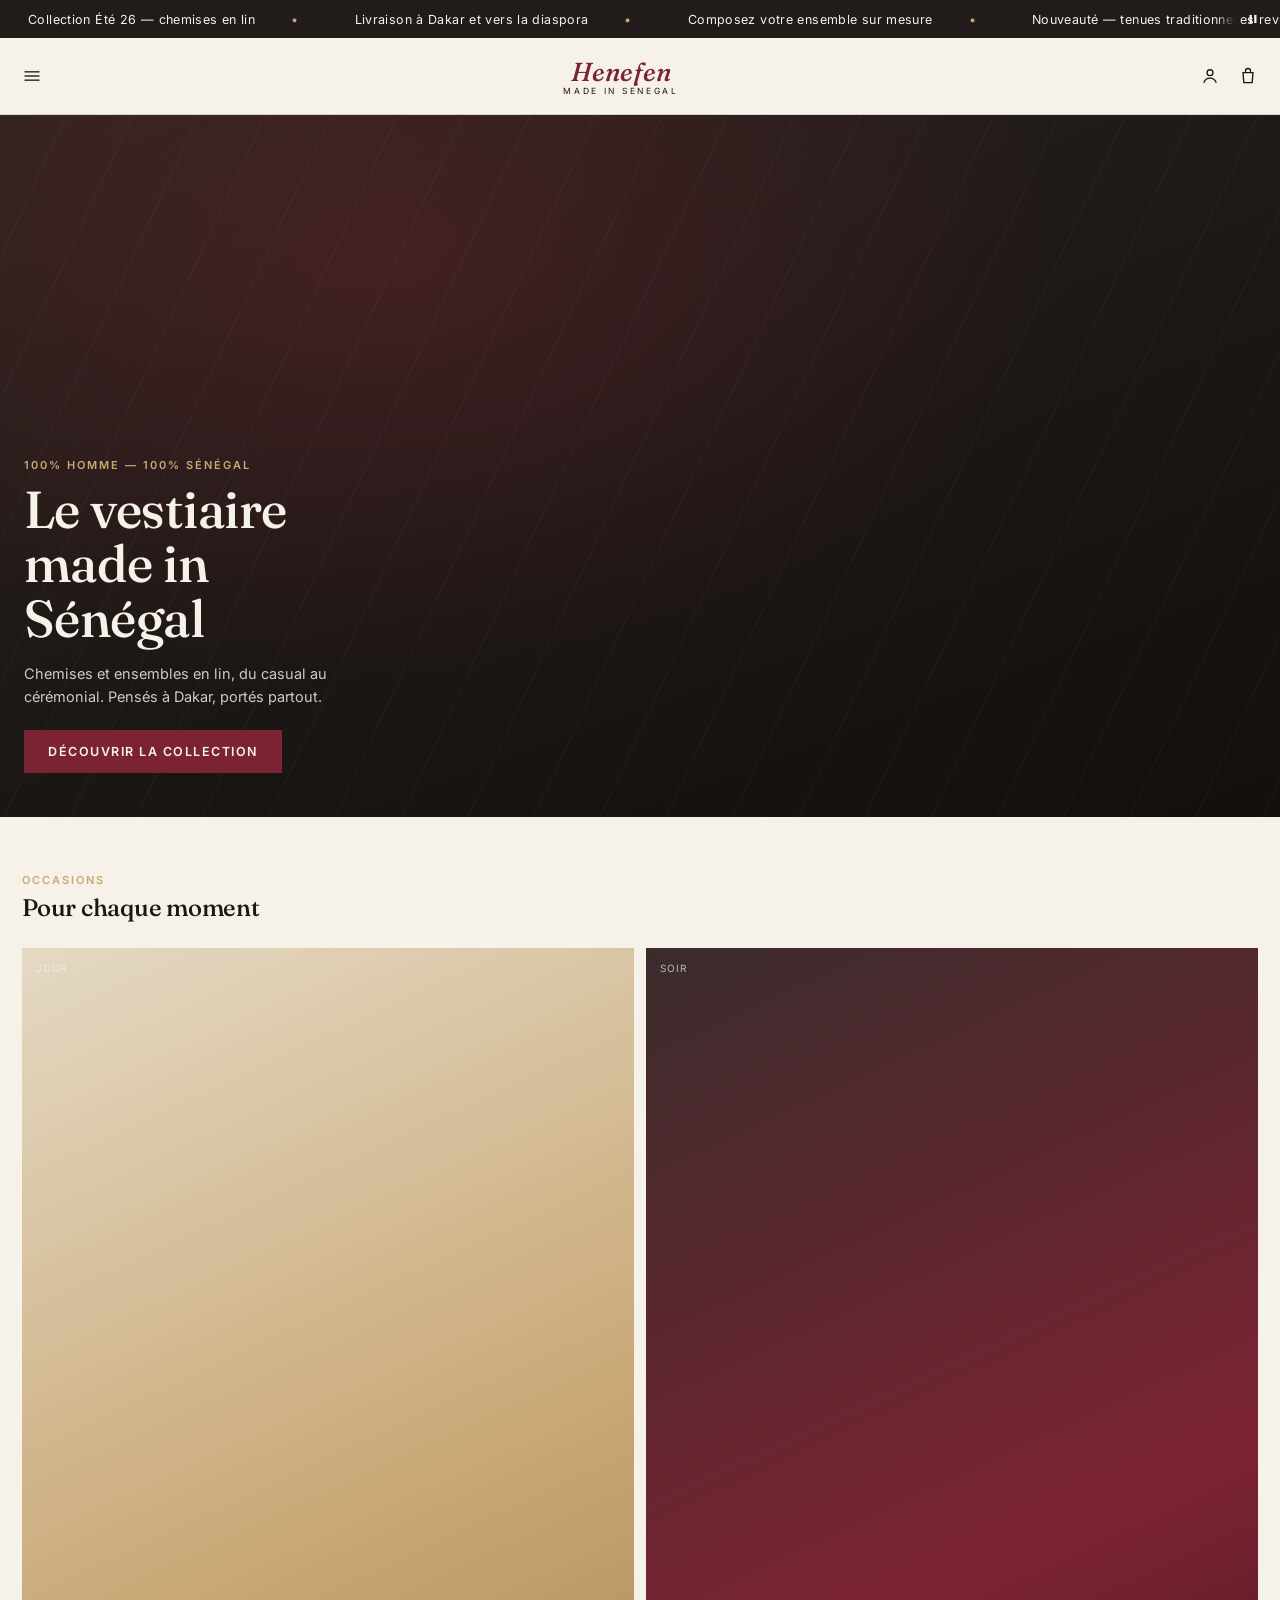
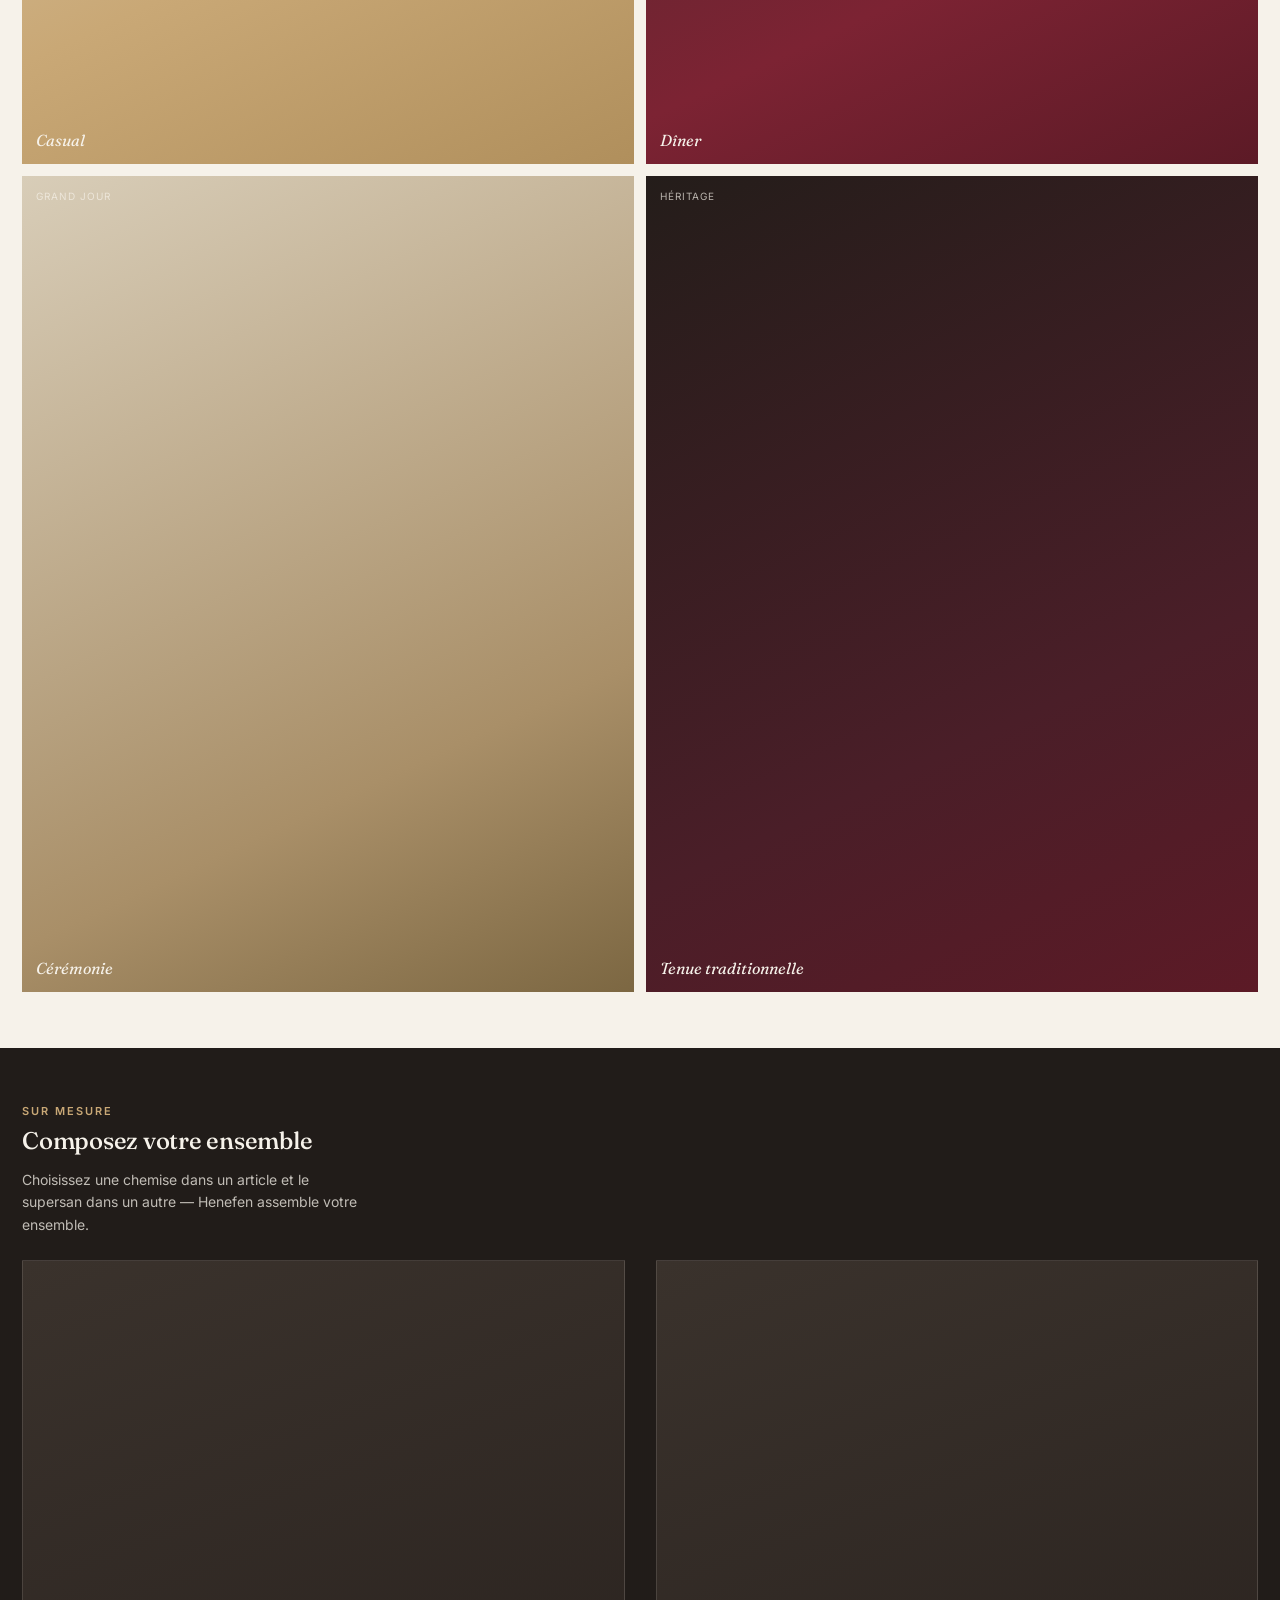
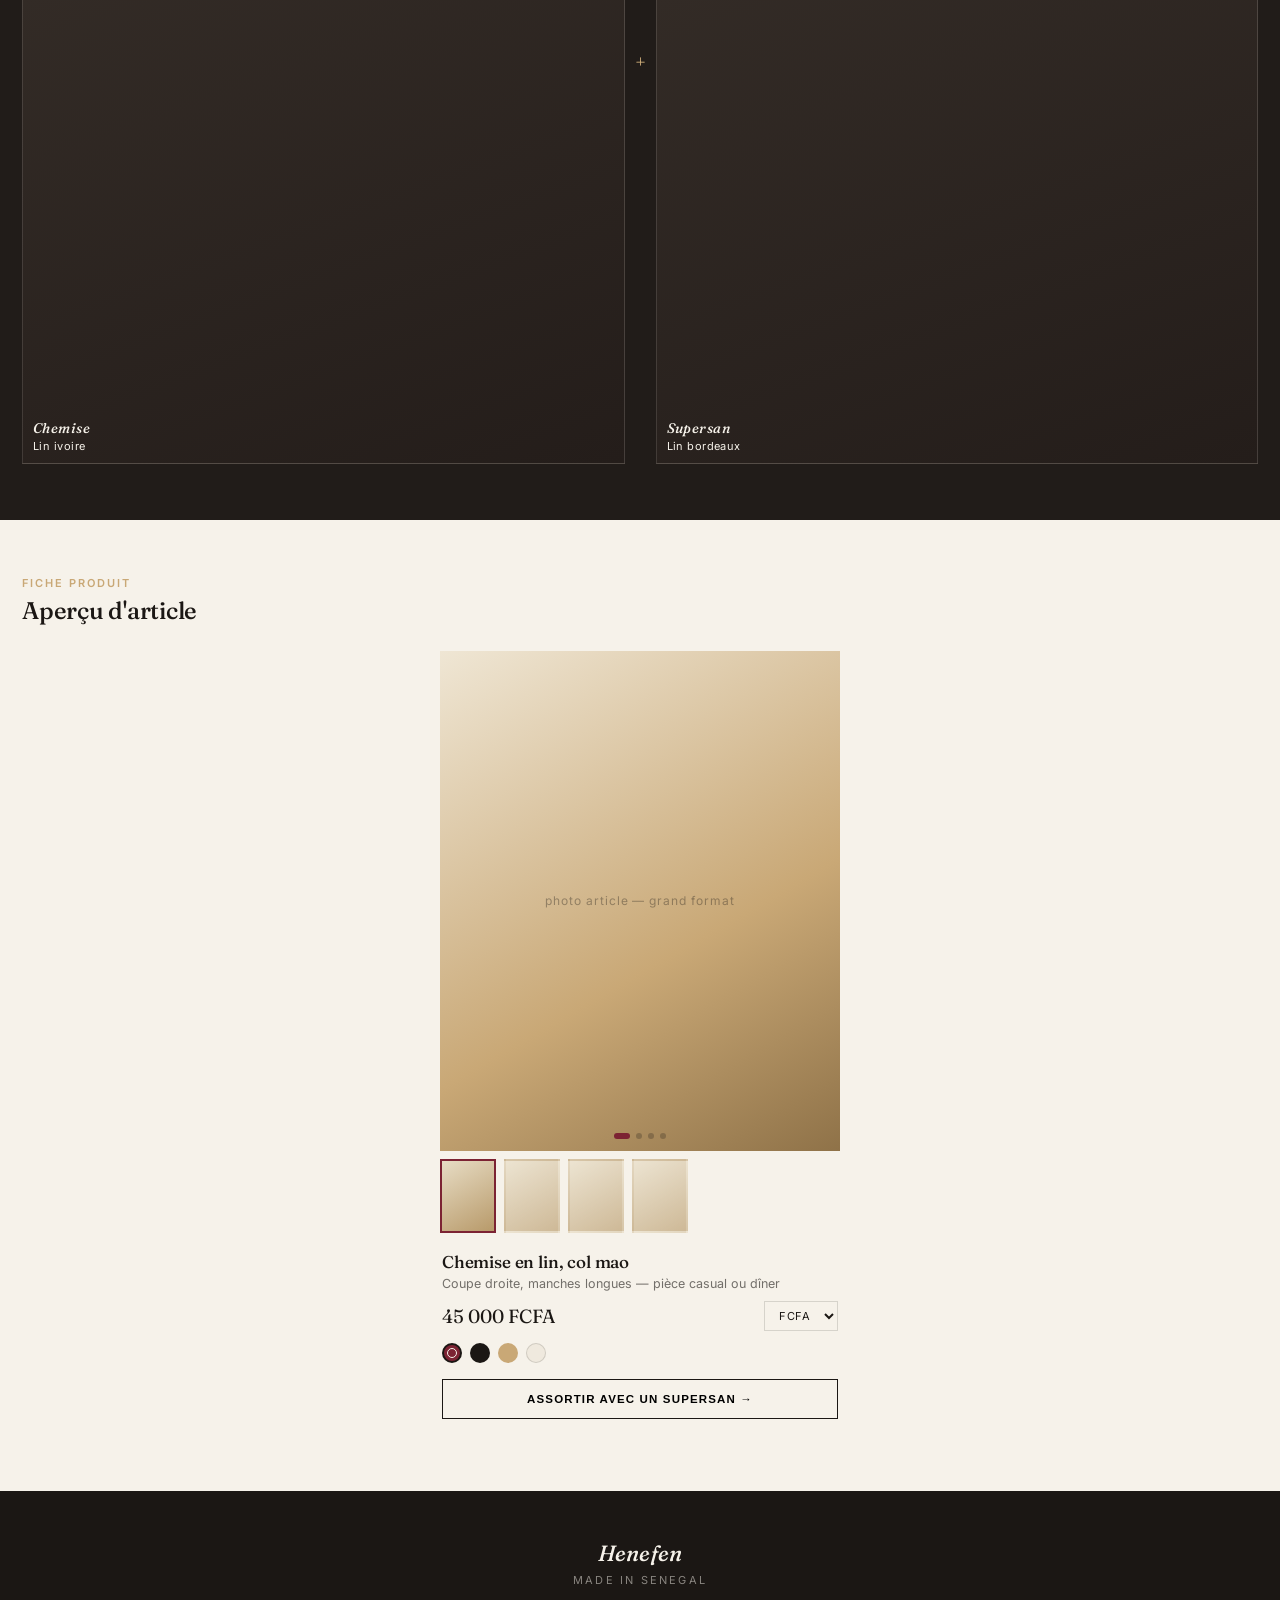
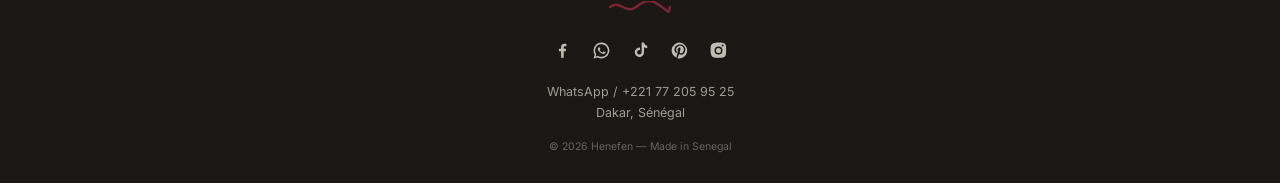
==== index.html @ d00e559b "Add files via upload" ====
<!DOCTYPE html>
<html lang="fr">
<head>
<meta charset="UTF-8">
<meta name="viewport" content="width=device-width, initial-scale=1.0">
<title>Henefen — Made in Senegal</title>
<link rel="preconnect" href="https://fonts.googleapis.com">
<link href="https://fonts.googleapis.com/css2?family=Fraunces:ital,opsz,wght@0,9..144,300;0,9..144,400;0,9..144,500;0,9..144,600;1,9..144,400&family=Inter:wght@400;500;600&display=swap" rel="stylesheet">
<link rel="stylesheet" href="/assets/style.css">
</head>
<body>

  <div class="marquee-bar">
    <div class="marquee-track" id="marqueeTrack">
      <span>Collection Été 26 — chemises en lin</span>
      <span>Livraison à Dakar et vers la diaspora</span>
      <span>Composez votre ensemble sur mesure</span>
      <span>Nouveauté — tenues traditionnelles revisitées</span>
      <span>Collection Été 26 — chemises en lin</span>
      <span>Livraison à Dakar et vers la diaspora</span>
      <span>Composez votre ensemble sur mesure</span>
      <span>Nouveauté — tenues traditionnelles revisitées</span>
    </div>
    <button class="pause-btn" id="pauseBtn" aria-label="Mettre en pause le défilement">
      <svg viewBox="0 0 24 24" fill="currentColor" id="pauseIcon"><rect x="6" y="5" width="4" height="14"/><rect x="14" y="5" width="4" height="14"/></svg>
    </button>
  </div>

  <nav class="nav">
    <button class="nav-icon-btn" id="burgerBtn" aria-label="Menu">
      <svg viewBox="0 0 24 24" fill="none" stroke="currentColor" stroke-width="1.6"><line x1="3" y1="7" x2="21" y2="7"/><line x1="3" y1="12" x2="21" y2="12"/><line x1="3" y1="17" x2="21" y2="17"/></svg>
    </button>
    <div class="logo-wrap">
      <a href="#" class="logo-wordmark">Henefen</a>
      <span class="logo-sub">Made in Senegal</span>
    </div>
    <div class="nav-right">
      <button class="nav-icon-btn" aria-label="Compte">
        <svg viewBox="0 0 24 24" fill="none" stroke="currentColor" stroke-width="1.6"><circle cx="12" cy="8" r="3.5"/><path d="M4.5 20c1.5-4 5-5.5 7.5-5.5s6 1.5 7.5 5.5"/></svg>
      </button>
      <button class="nav-icon-btn" aria-label="Panier">
        <svg viewBox="0 0 24 24" fill="none" stroke="currentColor" stroke-width="1.6"><path d="M6 8h12l-1 12H7L6 8z"/><path d="M9 8V6a3 3 0 016 0v2"/></svg>
      </button>
    </div>
  </nav>

  <section class="hero">
    <div class="hero-content">
      <div class="eyebrow">100% Homme — 100% Sénégal</div>
      <h1>Le vestiaire<br>made in Sénégal</h1>
      <p>Chemises et ensembles en lin, du casual au cérémonial. Pensés à Dakar, portés partout.</p>
      <button class="btn">Découvrir la collection</button>
    </div>
  </section>

  <section class="section">
    <div class="section-head">
      <div class="eyebrow">Occasions</div>
      <h2>Pour chaque moment</h2>
    </div>
    <div class="cat-grid">
      <div class="cat-tile"><small>Jour</small><span>Casual</span></div>
      <div class="cat-tile"><small>Soir</small><span>Dîner</span></div>
      <div class="cat-tile"><small>Grand jour</small><span>Cérémonie</span></div>
      <div class="cat-tile"><small>Héritage</small><span>Tenue traditionnelle</span></div>
    </div>
  </section>

  <section class="builder">
    <div class="eyebrow">Sur mesure</div>
    <h2>Composez votre ensemble</h2>
    <p>Choisissez une chemise dans un article et le supersan dans un autre — Henefen assemble votre ensemble.</p>
    <div class="builder-pair">
      <div class="builder-piece"><b>Chemise</b>Lin ivoire</div>
      <div class="builder-plus">+</div>
      <div class="builder-piece"><b>Supersan</b>Lin bordeaux</div>
    </div>
  </section>

  <section class="product-demo">
    <div class="section-head">
      <div class="eyebrow">Fiche produit</div>
      <h2>Aperçu d'article</h2>
    </div>
    <div class="product-card">
      <div class="product-main-photo">
        photo article — grand format
        <div class="dots">
          <span class="active"></span><span></span><span></span><span></span>
        </div>
      </div>
      <div class="thumb-row">
        <div class="thumb active"></div>
        <div class="thumb"></div>
        <div class="thumb"></div>
        <div class="thumb"></div>
      </div>
      <div class="product-info">
        <h3>Chemise en lin, col mao</h3>
        <div class="desc">Coupe droite, manches longues — pièce casual ou dîner</div>
        <div class="price-row">
          <span class="price">45 000 FCFA</span>
          <select class="currency-select">
            <option>FCFA</option>
            <option>EUR</option>
            <option>USD</option>
            <option>GBP</option>
          </select>
        </div>
        <div class="swatches">
          <div class="swatch active" style="background:#7C2333"></div>
          <div class="swatch" style="background:#1B1714"></div>
          <div class="swatch" style="background:#C9A876"></div>
          <div class="swatch" style="background:#EFE9DE; border:1px solid var(--line);"></div>
        </div>
        <button class="mix-btn">Assortir avec un supersan →</button>
      </div>
    </div>
  </section>

  <footer>
    <a href="#" class="logo-wordmark">Henefen</a>
    <div class="footer-tagline">Made in Senegal</div>
    <svg class="squiggle" viewBox="0 0 64 12" style="margin:14px auto 0;">
      <path d="M2 6 C 12 -2, 18 14, 28 6 S 44 -2, 54 6 S 60 10, 62 6" stroke="#C9A876"/>
    </svg>
    <div class="social-row">
      <a href="#" aria-label="Facebook"><svg viewBox="0 0 24 24" fill="currentColor"><path d="M13.5 21v-8h2.7l.4-3.1h-3.1V8c0-.9.25-1.5 1.55-1.5H17V3.7C16.6 3.65 15.6 3.5 14.4 3.5c-2.5 0-4.2 1.5-4.2 4.3v2.1H7.5V13H10.2v8h3.3z"/></svg></a>
      <a href="#" aria-label="WhatsApp"><svg viewBox="0 0 24 24" fill="currentColor"><path d="M12 2a10 10 0 00-8.6 15.1L2 22l5-1.3A10 10 0 1012 2zm0 18a8 8 0 01-4.1-1.1l-.3-.2-3 .8.8-2.9-.2-.3A8 8 0 1112 20zm4.4-5.9c-.2-.1-1.4-.7-1.6-.8-.2-.1-.4-.1-.5.1-.2.2-.6.8-.8 1-.1.2-.3.2-.5.1-.2-.1-1-.4-1.9-1.2-.7-.6-1.2-1.4-1.3-1.6-.1-.2 0-.4.1-.5l.4-.4c.1-.1.2-.3.2-.4.1-.2 0-.3 0-.4-.1-.1-.5-1.3-.7-1.8-.2-.5-.4-.4-.5-.4h-.5c-.2 0-.4.1-.6.3-.2.2-.8.8-.8 1.9s.8 2.2 1 2.4c.1.2 1.6 2.5 4 3.4.6.2 1 .4 1.3.5.6.2 1.1.1 1.5-.1.5-.1 1.4-.6 1.6-1.1.2-.5.2-1 .1-1.1-.1-.1-.2-.2-.5-.3z"/></svg></a>
      <a href="#" aria-label="TikTok"><svg viewBox="0 0 24 24" fill="currentColor"><path d="M16.5 2c.4 2.2 1.8 3.7 4 4v3c-1.4 0-2.7-.4-4-1.2v6.4a5.9 5.9 0 11-5.1-5.8v3.1a2.8 2.8 0 102 2.7V2h3.1z"/></svg></a>
      <a href="#" aria-label="Pinterest"><svg viewBox="0 0 24 24" fill="currentColor"><path d="M12 2a10 10 0 00-3.6 19.3c0-.8 0-1.8.2-2.6l1.4-6s-.3-.7-.3-1.7c0-1.6.9-2.8 2.1-2.8 1 0 1.5.7 1.5 1.6 0 1-.6 2.5-1 3.9-.2 1.1.6 2 1.7 2 2 0 3.5-2.1 3.5-5.2 0-2.7-2-4.6-4.7-4.6-3.2 0-5.1 2.4-5.1 4.9 0 1 .4 2 .8 2.6.1.1.1.2.1.3l-.3 1.4c0 .2-.2.3-.4.2-1.4-.6-2.2-2.6-2.2-4.2 0-3.4 2.5-6.6 7.1-6.6 3.7 0 6.6 2.7 6.6 6.2 0 3.7-2.3 6.7-5.6 6.7-1.1 0-2.1-.6-2.5-1.2l-.7 2.6c-.2 1-.9 2.2-1.3 2.9A10 10 0 1012 2z"/></svg></a>
      <a href="#" aria-label="Instagram"><svg viewBox="0 0 24 24" fill="currentColor"><path d="M12 2c2.7 0 3.1 0 4.1.1 1 0 1.7.2 2.3.5.6.2 1.1.5 1.6 1 .5.5.8 1 1 1.6.3.6.5 1.3.5 2.3.1 1 .1 1.4.1 4.1s0 3.1-.1 4.1c0 1-.2 1.7-.5 2.3-.2.6-.5 1.1-1 1.6-.5.5-1 .8-1.6 1-.6.3-1.3.5-2.3.5-1 .1-1.4.1-4.1.1s-3.1 0-4.1-.1c-1 0-1.7-.2-2.3-.5-.6-.2-1.1-.5-1.6-1-.5-.5-.8-1-1-1.6-.3-.6-.5-1.3-.5-2.3C2 15.1 2 14.7 2 12s0-3.1.1-4.1c0-1 .2-1.7.5-2.3.2-.6.5-1.1 1-1.6.5-.5 1-.8 1.6-1 .6-.3 1.3-.5 2.3-.5C8.9 2 9.3 2 12 2zm0 5a5 5 0 100 10 5 5 0 000-10zm0 8.2a3.2 3.2 0 110-6.4 3.2 3.2 0 010 6.4zm5.2-8.4a1.2 1.2 0 100-2.4 1.2 1.2 0 000 2.4z"/></svg></a>
    </div>
    <div class="footer-contact">WhatsApp / +221 77 205 95 25</div>
    <div class="footer-contact">Dakar, Sénégal</div>
    <div class="footer-legal">© 2026 Henefen — Made in Senegal</div>
  </footer>

  <div class="burger-menu" id="burgerMenu">
    <div class="burger-panel">
      <button class="burger-close" id="burgerClose">×</button>
      <a href="#">Collection</a>
      <a href="#">Casual</a>
      <a href="#">Dîner</a>
      <a href="#">Cérémonie</a>
      <a href="#">Tenue traditionnelle</a>
      <a href="#">Composer un ensemble</a>
      <a href="#">Mon compte</a>
      <a href="#">Nous suivre</a>
      <div class="burger-note">Marque 100% sénégalaise — vente en ligne, livraison Dakar et diaspora.</div>
    </div>
  </div>

<script>
  const track = document.getElementById('marqueeTrack');
  const pauseBtn = document.getElementById('pauseBtn');
  const pauseIcon = document.getElementById('pauseIcon');
  let paused = false;
  pauseBtn.addEventListener('click', () => {
    paused = !paused;
    track.classList.toggle('paused', paused);
    pauseIcon.innerHTML = paused
      ? '<path d="M6 5l13 7-13 7V5z"/>'
      : '<rect x="6" y="5" width="4" height="14"/><rect x="14" y="5" width="4" height="14"/>';
  });

  const burgerBtn = document.getElementById('burgerBtn');
  const burgerMenu = document.getElementById('burgerMenu');
  const burgerClose = document.getElementById('burgerClose');
  burgerBtn.addEventListener('click', () => burgerMenu.classList.add('open'));
  burgerClose.addEventListener('click', () => burgerMenu.classList.remove('open'));
  burgerMenu.addEventListener('click', (e) => { if (e.target === burgerMenu) burgerMenu.classList.remove('open'); });

  document.querySelectorAll('.thumb').forEach((t, i) => {
    t.addEventListener('click', () => {
      document.querySelectorAll('.thumb').forEach(x => x.classList.remove('active'));
      t.classList.add('active');
      document.querySelectorAll('.dots span').forEach((d, di) => d.classList.toggle('active', di === i));
    });
  });
  document.querySelectorAll('.swatch').forEach(s => {
    s.addEventListener('click', () => {
      document.querySelectorAll('.swatch').forEach(x => x.classList.remove('active'));
      s.classList.add('active');
    });
  });
</script>
</body>
</html>
---- assets/style.css ----
:root{
    --bordeaux:#7C2333;
    --bordeaux-dark:#5C1A26;
    --ivory:#F6F2EA;
    --ivory-dim:#EFE9DE;
    --ink:#1B1714;
    --charcoal:#211C19;
    --sand:#C9A876;
    --line:rgba(27,23,20,0.14);
  }
  *{box-sizing:border-box; margin:0; padding:0;}
  html{scroll-behavior:smooth;}
  body{
    background:var(--ivory);
    color:var(--ink);
    font-family:'Inter', sans-serif;
    -webkit-font-smoothing:antialiased;
  }
  h1,h2,h3,.display{
    font-family:'Fraunces', serif;
    font-weight:500;
    letter-spacing:-0.01em;
  }
  .eyebrow{
    font-size:11px;
    letter-spacing:0.18em;
    text-transform:uppercase;
    color:var(--sand);
    font-weight:600;
  }

  /* ---------- Capsule marquee bar ---------- */
  .marquee-bar{
    background:var(--charcoal);
    color:var(--ivory);
    display:flex;
    align-items:center;
    height:38px;
    overflow:hidden;
    position:relative;
    font-size:12.5px;
    letter-spacing:0.03em;
  }
  .marquee-track{
    display:flex;
    align-items:center;
    white-space:nowrap;
    animation:scroll-left 22s linear infinite;
  }
  .marquee-track.paused{ animation-play-state:paused; }
  .marquee-track span{
    padding:0 28px;
    display:inline-flex;
    align-items:center;
    gap:8px;
  }
  .marquee-track span::after{
    content:"•";
    color:var(--sand);
    margin-left:28px;
  }
  @keyframes scroll-left{
    0%{ transform:translateX(0); }
    100%{ transform:translateX(-50%); }
  }
  .pause-btn{
    position:absolute;
    right:14px;
    top:0; bottom:0;
    display:flex;
    align-items:center;
    background:none;
    border:none;
    color:var(--ivory);
    cursor:pointer;
    z-index:2;
    padding:0 6px;
  }
  .pause-btn::before{
    content:"";
    position:absolute;
    left:-24px; top:0; bottom:0; width:24px;
    background:linear-gradient(to right, transparent, var(--charcoal) 80%);
  }
  .pause-btn svg{ width:14px; height:14px; }

  /* ---------- Top nav ---------- */
  .nav{
    display:flex;
    align-items:center;
    justify-content:space-between;
    padding:18px 22px;
    border-bottom:1px solid var(--line);
    background:var(--ivory);
  }
  .nav-icon-btn{
    background:none; border:none; cursor:pointer;
    color:var(--ink);
    display:flex; align-items:center;
  }
  .nav-icon-btn svg{ width:20px; height:20px; }
  .nav-right{ display:flex; gap:18px; align-items:center; }
  .logo-wordmark{
    font-family:'Fraunces', serif;
    font-style:italic;
    font-weight:500;
    font-size:26px;
    letter-spacing:0.01em;
    color:var(--bordeaux);
    text-decoration:none;
  }
  .logo-wrap{ text-align:center; }
  .logo-sub{
    font-size:8.5px;
    letter-spacing:0.32em;
    color:var(--ink);
    text-transform:uppercase;
    display:block;
    margin-top:-2px;
  }

  /* signature squiggle — echoes the logo's underline stroke */
  .squiggle{
    display:block;
    width:64px;
    height:12px;
    margin:10px auto 0;
  }
  .squiggle path{
    fill:none;
    stroke:var(--bordeaux);
    stroke-width:2.4;
    stroke-linecap:round;
  }

  /* ---------- Hero ---------- */
  .hero{
    position:relative;
    height:78vh;
    min-height:460px;
    background:
      radial-gradient(ellipse at 30% 20%, rgba(124,35,51,0.35), transparent 55%),
      linear-gradient(160deg, #2b2420 0%, #1b1714 55%, #120f0d 100%);
    display:flex;
    align-items:flex-end;
    overflow:hidden;
  }
  .hero::after{
    content:"";
    position:absolute; inset:0;
    background-image:
      repeating-linear-gradient(115deg, rgba(255,255,255,0.035) 0px, rgba(255,255,255,0.035) 1px, transparent 1px, transparent 60px);
  }
  .hero-content{
    position:relative;
    z-index:2;
    padding:0 24px 44px;
    color:var(--ivory);
  }
  .hero-content .eyebrow{ color:var(--sand); }
  .hero h1{
    font-size:clamp(34px, 9vw, 52px);
    line-height:1.05;
    margin:10px 0 16px;
    max-width:11ch;
  }
  .hero p{
    font-size:14.5px;
    line-height:1.6;
    max-width:34ch;
    color:rgba(246,242,234,0.82);
    margin-bottom:22px;
  }
  .btn{
    display:inline-flex;
    align-items:center;
    gap:10px;
    background:var(--bordeaux);
    color:var(--ivory);
    border:none;
    padding:14px 24px;
    font-size:12.5px;
    letter-spacing:0.12em;
    text-transform:uppercase;
    cursor:pointer;
    font-family:'Inter', sans-serif;
    font-weight:600;
    transition:background .2s ease;
  }
  .btn:hover{ background:var(--bordeaux-dark); }
  .btn.ghost{
    background:transparent;
    border:1px solid rgba(246,242,234,0.5);
  }

  /* ---------- Category strip ---------- */
  .section{ padding:56px 22px; }
  .section-head{ margin-bottom:26px; }
  .section-head h2{ font-size:24px; margin-top:6px; }

  .cat-grid{
    display:grid;
    grid-template-columns:repeat(2, 1fr);
    gap:12px;
  }
  .cat-tile{
    position:relative;
    aspect-ratio:3/4;
    background:linear-gradient(155deg, #E4D9C4, #C9A876 65%, #B08F5C);
    display:flex;
    align-items:flex-end;
    padding:14px;
    overflow:hidden;
  }
  .cat-tile:nth-child(2){ background:linear-gradient(155deg, #3A2C2C, var(--bordeaux) 70%, var(--bordeaux-dark)); }
  .cat-tile:nth-child(3){ background:linear-gradient(155deg, #d8cdb8, #a98f68 70%, #7c6742); }
  .cat-tile:nth-child(4){ background:linear-gradient(155deg, #241d1a, #4a1e28 65%, var(--bordeaux-dark)); }
  .cat-tile span{
    color:var(--ivory);
    font-family:'Fraunces', serif;
    font-size:16px;
    font-style:italic;
  }
  .cat-tile small{
    position:absolute; top:14px; left:14px;
    color:rgba(246,242,234,0.7);
    font-size:10px;
    letter-spacing:0.1em;
    text-transform:uppercase;
  }

  /* ---------- Ensemble builder teaser ---------- */
  .builder{
    background:var(--charcoal);
    color:var(--ivory);
    padding:56px 22px;
  }
  .builder .eyebrow{ color:var(--sand); }
  .builder h2{ font-size:24px; margin:8px 0 14px; color:var(--ivory); }
  .builder p{ font-size:14px; line-height:1.6; color:rgba(246,242,234,0.75); max-width:38ch; margin-bottom:24px;}
  .builder-pair{
    display:flex;
    gap:10px;
    align-items:center;
  }
  .builder-piece{
    flex:1;
    aspect-ratio:3/4;
    background:linear-gradient(160deg, #3a322c, #241d1a);
    border:1px solid rgba(246,242,234,0.14);
    display:flex;
    flex-direction:column;
    justify-content:flex-end;
    padding:10px;
    font-size:11px;
    letter-spacing:0.04em;
  }
  .builder-piece b{ font-family:'Fraunces', serif; font-weight:500; font-style:italic; font-size:14px; display:block; margin-bottom:2px; }
  .builder-plus{ color:var(--sand); font-size:20px; font-family:'Fraunces', serif; }

  /* ---------- Product card demo ---------- */
  .product-demo{ padding:56px 22px 64px; }
  .product-card{
    max-width:400px;
    margin:0 auto;
  }
  .product-main-photo{
    aspect-ratio:4/5;
    background:linear-gradient(150deg, #efe6d4, #C9A876 60%, #8f7248);
    position:relative;
    display:flex;
    align-items:center;
    justify-content:center;
    color:rgba(27,23,20,0.35);
    font-size:12px;
    letter-spacing:0.08em;
  }
  .dots{
    position:absolute;
    bottom:12px; left:0; right:0;
    display:flex;
    justify-content:center;
    gap:6px;
  }
  .dots span{
    width:6px; height:6px; border-radius:50%;
    background:rgba(27,23,20,0.25);
  }
  .dots span.active{ background:var(--bordeaux); width:16px; border-radius:3px; }

  .thumb-row{
    display:flex;
    gap:8px;
    margin-top:8px;
    overflow-x:auto;
    padding-bottom:2px;
  }
  .thumb{
    flex:0 0 56px;
    aspect-ratio:3/4;
    background:linear-gradient(150deg,#e7dcc4,#b89a6a);
    cursor:pointer;
    border:2px solid transparent;
    opacity:0.65;
  }
  .thumb.active{ border-color:var(--bordeaux); opacity:1; }

  .product-info{ padding:16px 2px 0; }
  .product-info h3{
    font-size:17px;
    font-weight:500;
    margin-bottom:4px;
  }
  .product-info .desc{ font-size:12.5px; color:rgba(27,23,20,0.6); margin-bottom:10px;}
  .price-row{
    display:flex;
    align-items:center;
    justify-content:space-between;
    margin-bottom:12px;
  }
  .price{ font-family:'Fraunces', serif; font-size:19px; }
  .currency-select{
    font-size:11px;
    letter-spacing:0.06em;
    border:1px solid var(--line);
    background:transparent;
    padding:6px 10px;
    color:var(--ink);
    font-family:'Inter', sans-serif;
  }
  .swatches{ display:flex; gap:8px; margin-bottom:16px; }
  .swatch{
    width:20px; height:20px;
    border-radius:50%;
    border:2px solid transparent;
    cursor:pointer;
    position:relative;
  }
  .swatch.active{ border-color:var(--ink); }
  .swatch.active::after{
    content:""; position:absolute; inset:3px; border-radius:50%; border:1.5px solid var(--ivory);
  }
  .mix-btn{
    width:100%;
    border:1px solid var(--ink);
    background:transparent;
    padding:13px;
    font-size:11.5px;
    letter-spacing:0.1em;
    text-transform:uppercase;
    font-weight:600;
    cursor:pointer;
    margin-bottom:8px;
  }

  /* ---------- Footer ---------- */
  footer{
    background:var(--ink);
    color:var(--ivory);
    padding:48px 22px 30px;
    text-align:center;
  }
  footer .logo-wordmark{ color:var(--ivory); font-size:22px; }
  .footer-tagline{ font-size:11px; letter-spacing:0.2em; text-transform:uppercase; color:rgba(246,242,234,0.5); margin-top:6px; }
  .social-row{
    display:flex;
    justify-content:center;
    gap:20px;
    margin:28px 0 24px;
  }
  .social-row a{
    color:var(--ivory);
    opacity:0.75;
    display:flex;
  }
  .social-row svg{ width:19px; height:19px; }
  .footer-contact{ font-size:12.5px; color:rgba(246,242,234,0.6); margin-bottom:6px; }
  .footer-legal{ font-size:10.5px; color:rgba(246,242,234,0.35); margin-top:20px; }

  .burger-menu{
    position:fixed; inset:0;
    background:rgba(27,23,20,0.6);
    z-index:50;
    display:none;
  }
  .burger-menu.open{ display:block; }
  .burger-panel{
    position:absolute; left:0; top:0; bottom:0;
    width:78%;
    max-width:320px;
    background:var(--ivory);
    padding:26px 24px;
    display:flex;
    flex-direction:column;
  }
  .burger-close{ align-self:flex-end; background:none; border:none; font-size:22px; cursor:pointer; color:var(--ink); margin-bottom:24px; }
  .burger-panel a{
    color:var(--ink);
    text-decoration:none;
    font-family:'Fraunces', serif;
    font-size:19px;
    font-style:italic;
    padding:12px 0;
    border-bottom:1px solid var(--line);
  }
  .burger-panel .burger-note{
    margin-top:auto;
    font-size:11px;
    color:rgba(27,23,20,0.5);
    letter-spacing:0.04em;
    line-height:1.6;
  }
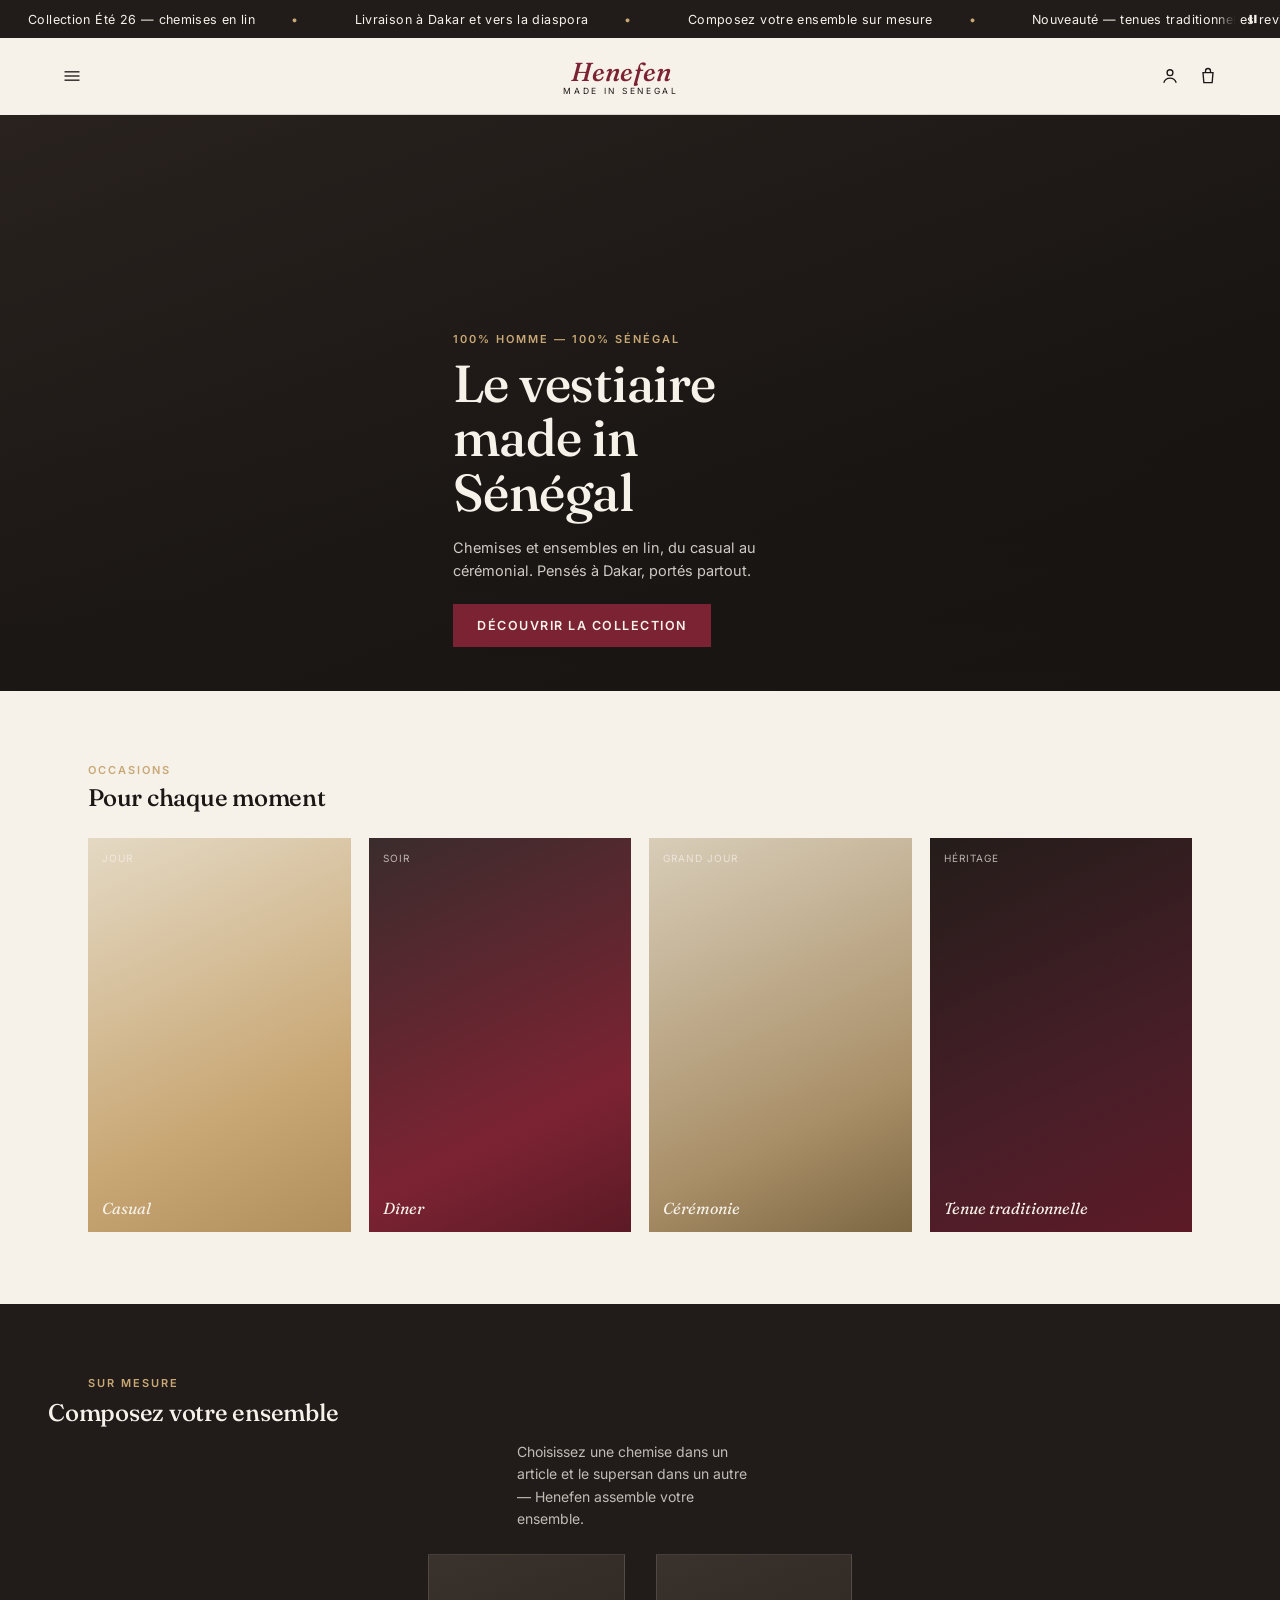
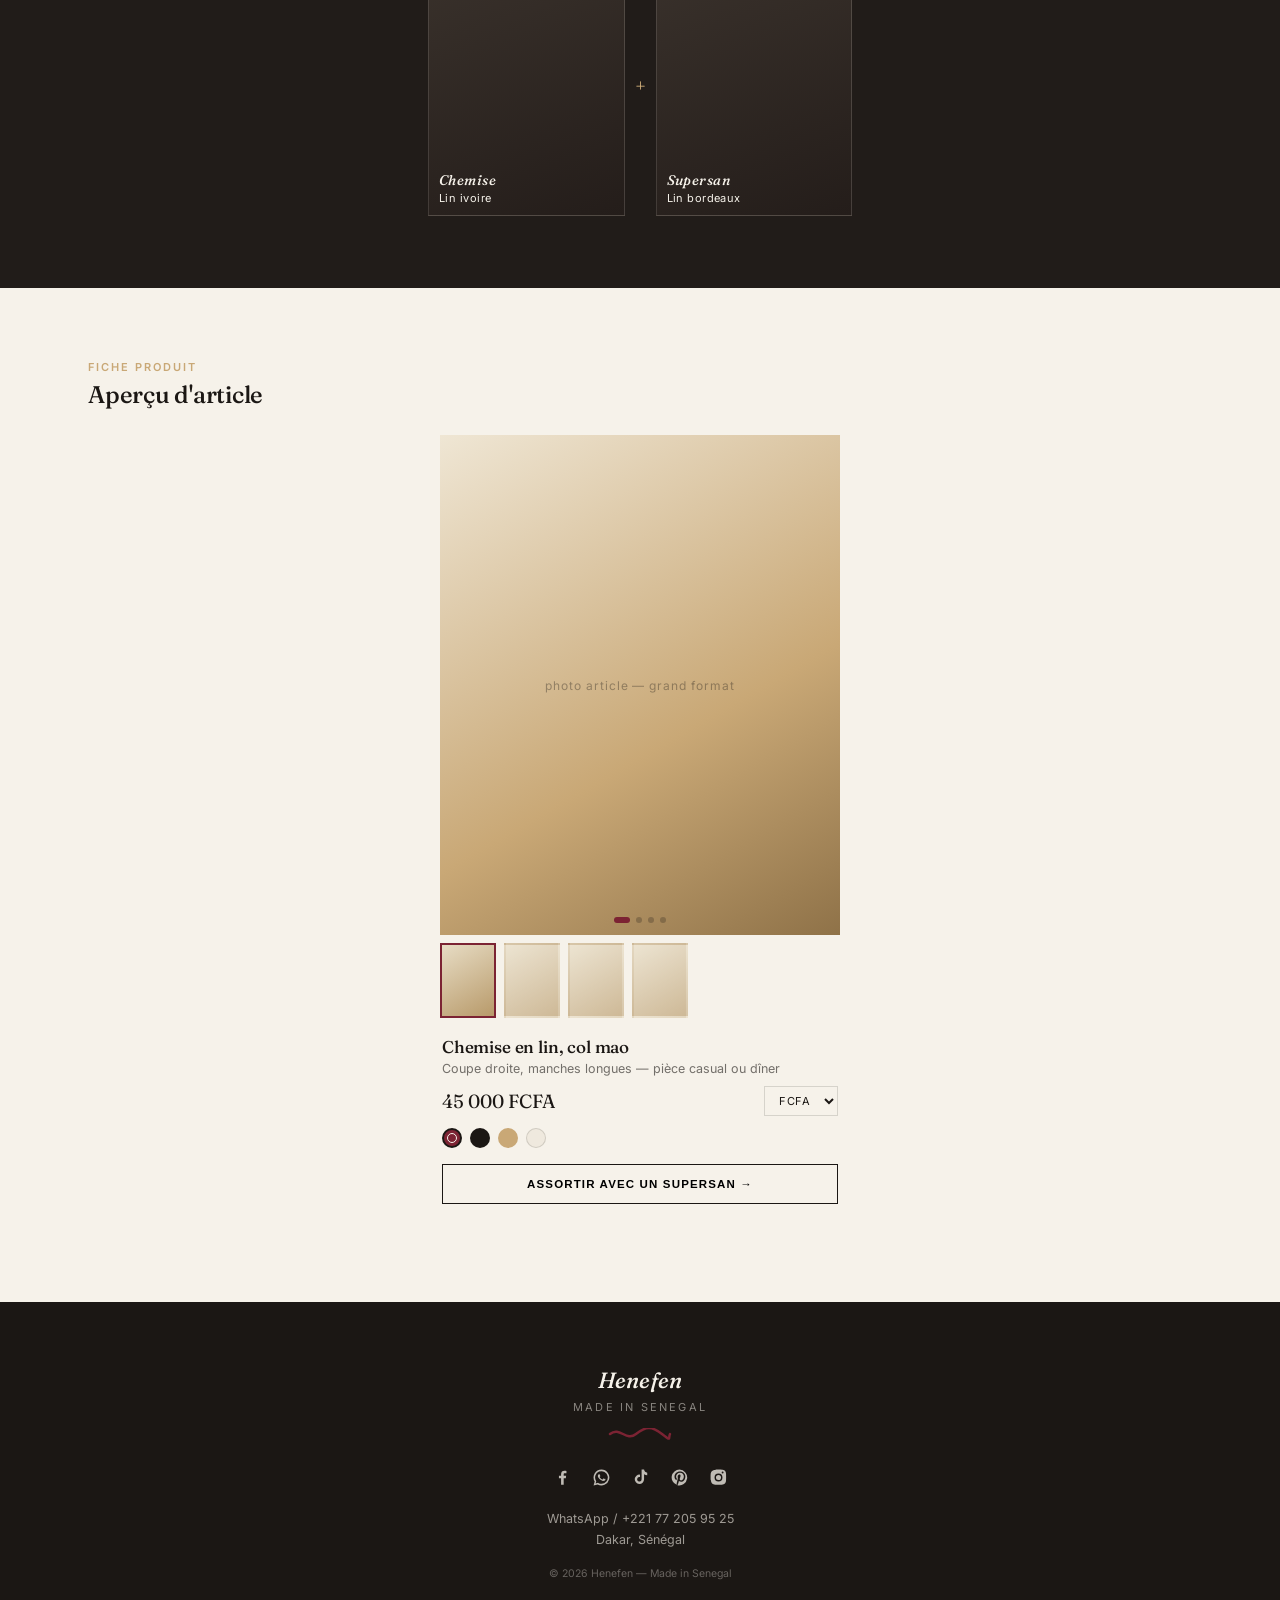
==== commit 49a90283: "Add files via upload" ====
--- a/index.html
+++ b/index.html
@@ -6,7 +6,435 @@
 <title>Henefen — Made in Senegal</title>
 <link rel="preconnect" href="https://fonts.googleapis.com">
 <link href="https://fonts.googleapis.com/css2?family=Fraunces:ital,opsz,wght@0,9..144,300;0,9..144,400;0,9..144,500;0,9..144,600;1,9..144,400&family=Inter:wght@400;500;600&display=swap" rel="stylesheet">
-<link rel="stylesheet" href="/assets/style.css">
+<style>
+:root{
+    --bordeaux:#7C2333;
+    --bordeaux-dark:#5C1A26;
+    --ivory:#F6F2EA;
+    --ivory-dim:#EFE9DE;
+    --ink:#1B1714;
+    --charcoal:#211C19;
+    --sand:#C9A876;
+    --line:rgba(27,23,20,0.14);
+  }
+  *{box-sizing:border-box; margin:0; padding:0;}
+  html{scroll-behavior:smooth;}
+  body{
+    background:var(--ivory);
+    color:var(--ink);
+    font-family:'Inter', sans-serif;
+    -webkit-font-smoothing:antialiased;
+  }
+  h1,h2,h3,.display{
+    font-family:'Fraunces', serif;
+    font-weight:500;
+    letter-spacing:-0.01em;
+  }
+  .eyebrow{
+    font-size:11px;
+    letter-spacing:0.18em;
+    text-transform:uppercase;
+    color:var(--sand);
+    font-weight:600;
+  }
+
+  /* ---------- Capsule marquee bar ---------- */
+  .marquee-bar{
+    background:var(--charcoal);
+    color:var(--ivory);
+    display:flex;
+    align-items:center;
+    height:38px;
+    overflow:hidden;
+    position:relative;
+    font-size:12.5px;
+    letter-spacing:0.03em;
+  }
+  .marquee-track{
+    display:flex;
+    align-items:center;
+    white-space:nowrap;
+    animation:scroll-left 22s linear infinite;
+  }
+  .marquee-track.paused{ animation-play-state:paused; }
+  .marquee-track span{
+    padding:0 28px;
+    display:inline-flex;
+    align-items:center;
+    gap:8px;
+  }
+  .marquee-track span::after{
+    content:"•";
+    color:var(--sand);
+    margin-left:28px;
+  }
+  @keyframes scroll-left{
+    0%{ transform:translateX(0); }
+    100%{ transform:translateX(-50%); }
+  }
+  .pause-btn{
+    position:absolute;
+    right:14px;
+    top:0; bottom:0;
+    display:flex;
+    align-items:center;
+    background:none;
+    border:none;
+    color:var(--ivory);
+    cursor:pointer;
+    z-index:2;
+    padding:0 6px;
+  }
+  .pause-btn::before{
+    content:"";
+    position:absolute;
+    left:-24px; top:0; bottom:0; width:24px;
+    background:linear-gradient(to right, transparent, var(--charcoal) 80%);
+  }
+  .pause-btn svg{ width:14px; height:14px; }
+
+  /* ---------- Top nav ---------- */
+  .nav{
+    display:flex;
+    align-items:center;
+    justify-content:space-between;
+    padding:18px 22px;
+    border-bottom:1px solid var(--line);
+    background:var(--ivory);
+  }
+  .nav-icon-btn{
+    background:none; border:none; cursor:pointer;
+    color:var(--ink);
+    display:flex; align-items:center;
+  }
+  .nav-icon-btn svg{ width:20px; height:20px; }
+  .nav-right{ display:flex; gap:18px; align-items:center; }
+  .logo-wordmark{
+    font-family:'Fraunces', serif;
+    font-style:italic;
+    font-weight:500;
+    font-size:26px;
+    letter-spacing:0.01em;
+    color:var(--bordeaux);
+    text-decoration:none;
+  }
+  .logo-wrap{ text-align:center; }
+  .logo-sub{
+    font-size:8.5px;
+    letter-spacing:0.32em;
+    color:var(--ink);
+    text-transform:uppercase;
+    display:block;
+    margin-top:-2px;
+  }
+
+  /* signature squiggle — echoes the logo's underline stroke */
+  .squiggle{
+    display:block;
+    width:64px;
+    height:12px;
+    margin:10px auto 0;
+  }
+  .squiggle path{
+    fill:none;
+    stroke:var(--bordeaux);
+    stroke-width:2.4;
+    stroke-linecap:round;
+  }
+
+  /* ---------- Hero ---------- */
+  .hero{
+    position:relative;
+    height:78vh;
+    min-height:460px;
+    background:
+      linear-gradient(0deg, rgba(27,23,20,0.6), rgba(27,23,20,0.15) 45%),
+      url('/assets/hero.jpg') center/cover no-repeat,
+      linear-gradient(160deg, #2b2420 0%, #1b1714 55%, #120f0d 100%);
+    display:flex;
+    align-items:flex-end;
+    overflow:hidden;
+  }
+  .hero-content{
+    position:relative;
+    z-index:2;
+    padding:0 24px 44px;
+    color:var(--ivory);
+  }
+  .hero-content .eyebrow{ color:var(--sand); }
+  .hero h1{
+    font-size:clamp(34px, 9vw, 52px);
+    line-height:1.05;
+    margin:10px 0 16px;
+    max-width:11ch;
+  }
+  .hero p{
+    font-size:14.5px;
+    line-height:1.6;
+    max-width:34ch;
+    color:rgba(246,242,234,0.82);
+    margin-bottom:22px;
+  }
+  .btn{
+    display:inline-flex;
+    align-items:center;
+    gap:10px;
+    background:var(--bordeaux);
+    color:var(--ivory);
+    border:none;
+    padding:14px 24px;
+    font-size:12.5px;
+    letter-spacing:0.12em;
+    text-transform:uppercase;
+    cursor:pointer;
+    font-family:'Inter', sans-serif;
+    font-weight:600;
+    transition:background .2s ease;
+  }
+  .btn:hover{ background:var(--bordeaux-dark); }
+  .btn.ghost{
+    background:transparent;
+    border:1px solid rgba(246,242,234,0.5);
+  }
+
+  /* ---------- Category strip ---------- */
+  .section{ padding:56px 22px; }
+  .section-head{ margin-bottom:26px; }
+  .section-head h2{ font-size:24px; margin-top:6px; }
+
+  .cat-grid{
+    display:grid;
+    grid-template-columns:repeat(2, 1fr);
+    gap:12px;
+  }
+  .cat-tile{
+    position:relative;
+    aspect-ratio:3/4;
+    background:linear-gradient(155deg, #E4D9C4, #C9A876 65%, #B08F5C);
+    display:flex;
+    align-items:flex-end;
+    padding:14px;
+    overflow:hidden;
+  }
+  .cat-tile:nth-child(2){ background:linear-gradient(155deg, #3A2C2C, var(--bordeaux) 70%, var(--bordeaux-dark)); }
+  .cat-tile:nth-child(3){ background:linear-gradient(155deg, #d8cdb8, #a98f68 70%, #7c6742); }
+  .cat-tile:nth-child(4){ background:linear-gradient(155deg, #241d1a, #4a1e28 65%, var(--bordeaux-dark)); }
+  .cat-tile span{
+    color:var(--ivory);
+    font-family:'Fraunces', serif;
+    font-size:16px;
+    font-style:italic;
+  }
+  .cat-tile small{
+    position:absolute; top:14px; left:14px;
+    color:rgba(246,242,234,0.7);
+    font-size:10px;
+    letter-spacing:0.1em;
+    text-transform:uppercase;
+  }
+
+  /* ---------- Ensemble builder teaser ---------- */
+  .builder{
+    background:var(--charcoal);
+    color:var(--ivory);
+    padding:56px 22px;
+  }
+  .builder .eyebrow{ color:var(--sand); }
+  .builder h2{ font-size:24px; margin:8px 0 14px; color:var(--ivory); }
+  .builder p{ font-size:14px; line-height:1.6; color:rgba(246,242,234,0.75); max-width:38ch; margin-bottom:24px;}
+  .builder-pair{
+    display:flex;
+    gap:10px;
+    align-items:center;
+  }
+  .builder-piece{
+    flex:1;
+    aspect-ratio:3/4;
+    background:linear-gradient(160deg, #3a322c, #241d1a);
+    border:1px solid rgba(246,242,234,0.14);
+    display:flex;
+    flex-direction:column;
+    justify-content:flex-end;
+    padding:10px;
+    font-size:11px;
+    letter-spacing:0.04em;
+  }
+  .builder-piece b{ font-family:'Fraunces', serif; font-weight:500; font-style:italic; font-size:14px; display:block; margin-bottom:2px; }
+  .builder-plus{ color:var(--sand); font-size:20px; font-family:'Fraunces', serif; }
+
+  /* ---------- Product card demo ---------- */
+  .product-demo{ padding:56px 22px 64px; }
+  .product-card{
+    max-width:400px;
+    margin:0 auto;
+  }
+  .product-main-photo{
+    aspect-ratio:4/5;
+    background:linear-gradient(150deg, #efe6d4, #C9A876 60%, #8f7248);
+    position:relative;
+    display:flex;
+    align-items:center;
+    justify-content:center;
+    color:rgba(27,23,20,0.35);
+    font-size:12px;
+    letter-spacing:0.08em;
+  }
+  .dots{
+    position:absolute;
+    bottom:12px; left:0; right:0;
+    display:flex;
+    justify-content:center;
+    gap:6px;
+  }
+  .dots span{
+    width:6px; height:6px; border-radius:50%;
+    background:rgba(27,23,20,0.25);
+  }
+  .dots span.active{ background:var(--bordeaux); width:16px; border-radius:3px; }
+
+  .thumb-row{
+    display:flex;
+    gap:8px;
+    margin-top:8px;
+    overflow-x:auto;
+    padding-bottom:2px;
+  }
+  .thumb{
+    flex:0 0 56px;
+    aspect-ratio:3/4;
+    background:linear-gradient(150deg,#e7dcc4,#b89a6a);
+    cursor:pointer;
+    border:2px solid transparent;
+    opacity:0.65;
+  }
+  .thumb.active{ border-color:var(--bordeaux); opacity:1; }
+
+  .product-info{ padding:16px 2px 0; }
+  .product-info h3{
+    font-size:17px;
+    font-weight:500;
+    margin-bottom:4px;
+  }
+  .product-info .desc{ font-size:12.5px; color:rgba(27,23,20,0.6); margin-bottom:10px;}
+  .price-row{
+    display:flex;
+    align-items:center;
+    justify-content:space-between;
+    margin-bottom:12px;
+  }
+  .price{ font-family:'Fraunces', serif; font-size:19px; }
+  .currency-select{
+    font-size:11px;
+    letter-spacing:0.06em;
+    border:1px solid var(--line);
+    background:transparent;
+    padding:6px 10px;
+    color:var(--ink);
+    font-family:'Inter', sans-serif;
+  }
+  .swatches{ display:flex; gap:8px; margin-bottom:16px; }
+  .swatch{
+    width:20px; height:20px;
+    border-radius:50%;
+    border:2px solid transparent;
+    cursor:pointer;
+    position:relative;
+  }
+  .swatch.active{ border-color:var(--ink); }
+  .swatch.active::after{
+    content:""; position:absolute; inset:3px; border-radius:50%; border:1.5px solid var(--ivory);
+  }
+  .mix-btn{
+    width:100%;
+    border:1px solid var(--ink);
+    background:transparent;
+    padding:13px;
+    font-size:11.5px;
+    letter-spacing:0.1em;
+    text-transform:uppercase;
+    font-weight:600;
+    cursor:pointer;
+    margin-bottom:8px;
+  }
+
+  /* ---------- Footer ---------- */
+  footer{
+    background:var(--ink);
+    color:var(--ivory);
+    padding:48px 22px 30px;
+    text-align:center;
+  }
+  footer .logo-wordmark{ color:var(--ivory); font-size:22px; }
+  .footer-tagline{ font-size:11px; letter-spacing:0.2em; text-transform:uppercase; color:rgba(246,242,234,0.5); margin-top:6px; }
+  .social-row{
+    display:flex;
+    justify-content:center;
+    gap:20px;
+    margin:28px 0 24px;
+  }
+  .social-row a{
+    color:var(--ivory);
+    opacity:0.75;
+    display:flex;
+  }
+  .social-row svg{ width:19px; height:19px; }
+  .footer-contact{ font-size:12.5px; color:rgba(246,242,234,0.6); margin-bottom:6px; }
+  .footer-legal{ font-size:10.5px; color:rgba(246,242,234,0.35); margin-top:20px; }
+
+  .burger-menu{
+    position:fixed; inset:0;
+    background:rgba(27,23,20,0.6);
+    z-index:50;
+    display:none;
+  }
+  .burger-menu.open{ display:block; }
+  .burger-panel{
+    position:absolute; left:0; top:0; bottom:0;
+    width:78%;
+    max-width:320px;
+    background:var(--ivory);
+    padding:26px 24px;
+    display:flex;
+    flex-direction:column;
+  }
+  .burger-close{ align-self:flex-end; background:none; border:none; font-size:22px; cursor:pointer; color:var(--ink); margin-bottom:24px; }
+  .burger-panel a{
+    color:var(--ink);
+    text-decoration:none;
+    font-family:'Fraunces', serif;
+    font-size:19px;
+    font-style:italic;
+    padding:12px 0;
+    border-bottom:1px solid var(--line);
+  }
+  .burger-panel .burger-note{
+    margin-top:auto;
+    font-size:11px;
+    color:rgba(27,23,20,0.5);
+    letter-spacing:0.04em;
+    line-height:1.6;
+  }
+
+  /* ---------- Desktop / large screens ---------- */
+  @media (min-width:860px){
+    .nav-inner, .nav{ max-width:1200px; margin:0 auto; }
+    .marquee-track{ animation-duration:34s; }
+    .hero{ height:64vh; }
+    .hero-content{ max-width:1200px; margin:0 auto; padding-left:48px; padding-right:48px; }
+    .section{ max-width:1200px; margin:0 auto; padding:72px 48px; }
+    .cat-grid{ grid-template-columns:repeat(4, 1fr); gap:18px; }
+    .cat-tile{ aspect-ratio:2/3; }
+    .builder{ padding:72px 0; }
+    .builder > *{ max-width:1200px; margin-left:auto; margin-right:auto; padding-left:48px; padding-right:48px; }
+    .builder-pair{ max-width:520px; }
+    .product-demo{ max-width:1200px; margin:0 auto; padding:72px 48px 90px; }
+    footer{ padding:64px 48px 36px; }
+  }
+  @media (min-width:1400px){
+    .hero-content, .section, .nav{ max-width:1320px; }
+  }
+
+</style>
 </head>
 <body>
 
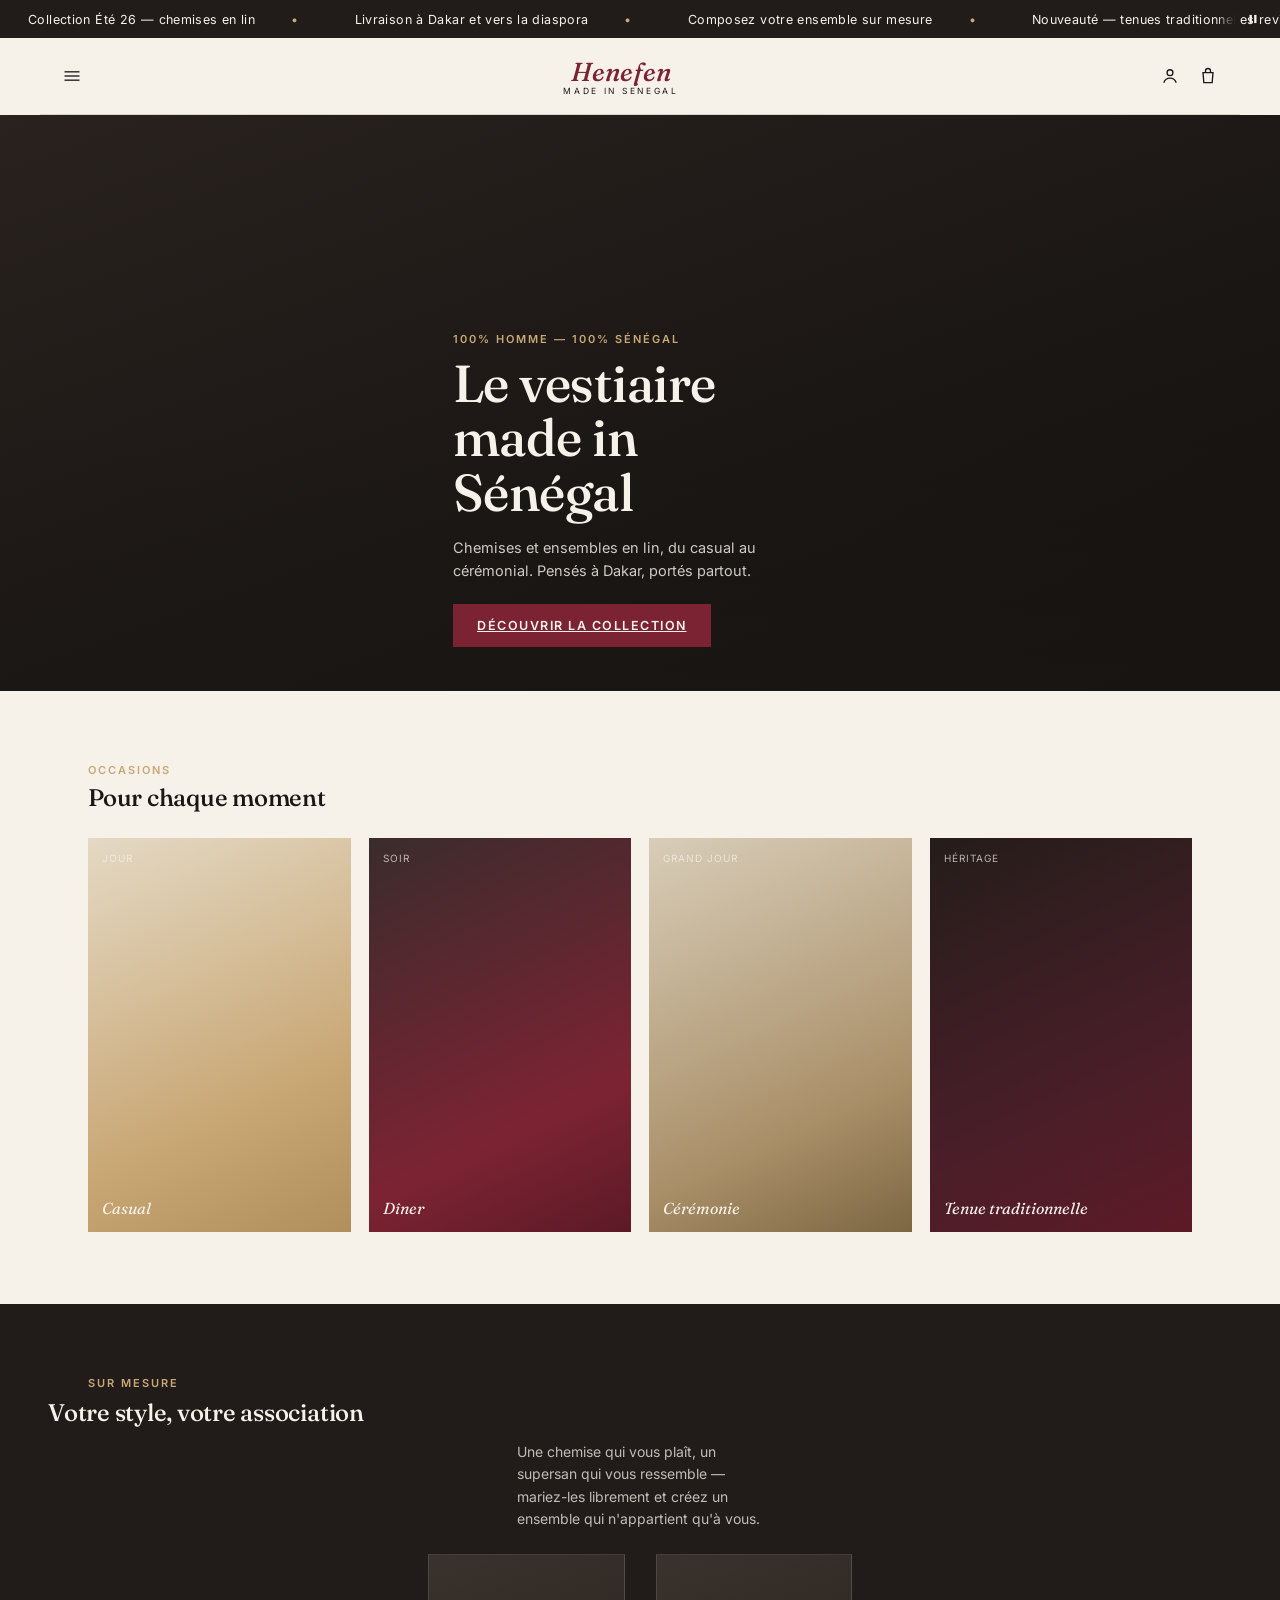
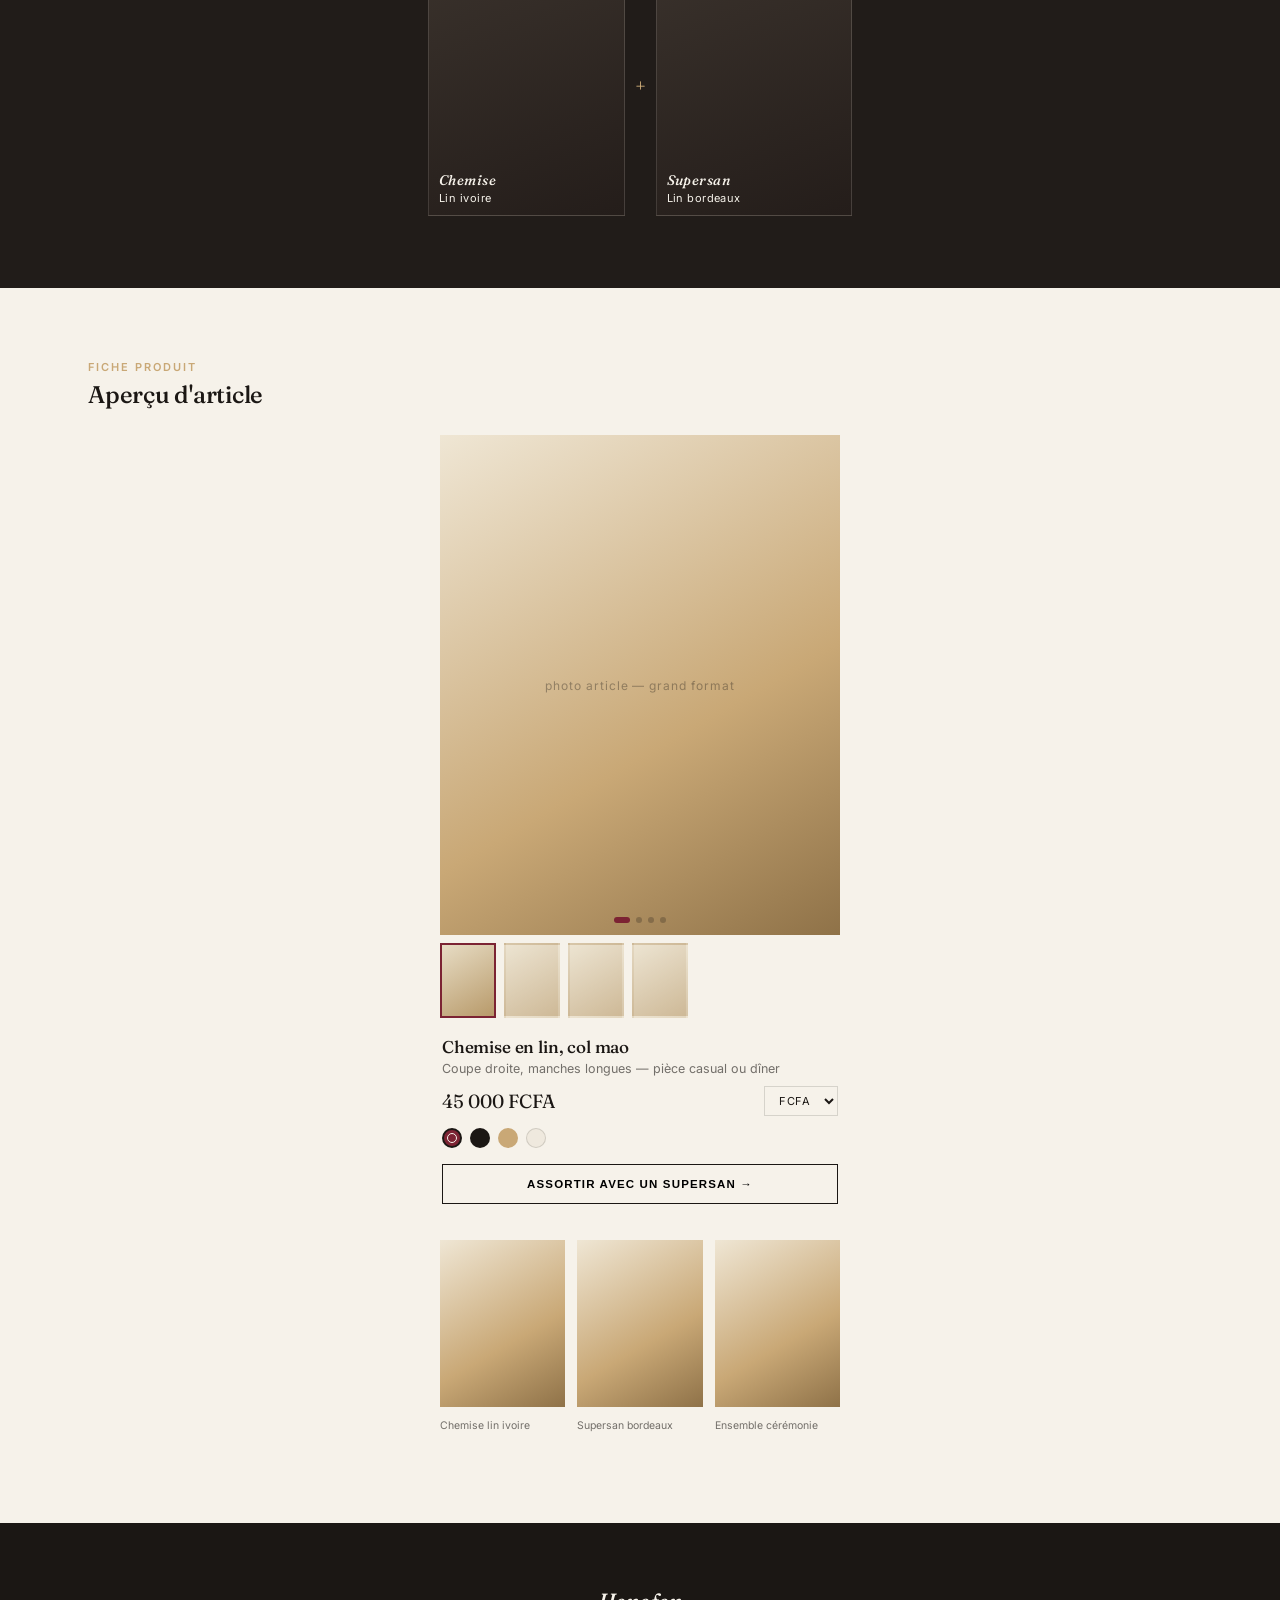
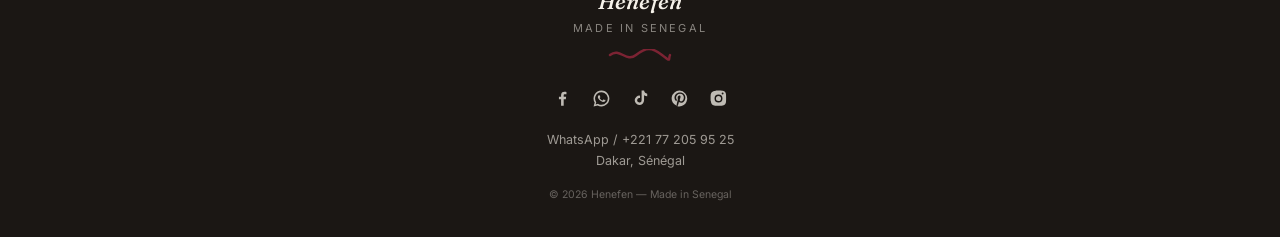
==== commit 724bcb2f: "Add files via upload" ====
--- a/index.html
+++ b/index.html
@@ -433,6 +433,26 @@
   @media (min-width:1400px){
     .hero-content, .section, .nav{ max-width:1320px; }
   }
+  .burger-panel a{ text-align:left; }
+  @media (min-width:860px){
+    .burger-panel{ width:340px; }
+  }
+  .related-row{
+    display:grid;
+    grid-template-columns:repeat(3, 1fr);
+    gap:12px;
+    max-width:400px;
+    margin:28px auto 0;
+  }
+  .related-row .grid-photo{
+    aspect-ratio:3/4;
+    background:linear-gradient(150deg,#efe6d4,#C9A876 60%,#8f7248);
+    margin-bottom:6px;
+  }
+  .related-row span{ font-size:10.5px; color:rgba(27,23,20,0.6); }
+  @media (min-width:860px){
+    .related-row{ max-width:none; }
+  }
 
 </style>
 </head>
@@ -459,16 +479,16 @@
       <svg viewBox="0 0 24 24" fill="none" stroke="currentColor" stroke-width="1.6"><line x1="3" y1="7" x2="21" y2="7"/><line x1="3" y1="12" x2="21" y2="12"/><line x1="3" y1="17" x2="21" y2="17"/></svg>
     </button>
     <div class="logo-wrap">
-      <a href="#" class="logo-wordmark">Henefen</a>
+      <a href="/" class="logo-wordmark">Henefen</a>
       <span class="logo-sub">Made in Senegal</span>
     </div>
     <div class="nav-right">
-      <button class="nav-icon-btn" aria-label="Compte">
+      <a href="/compte/" class="nav-icon-btn" aria-label="Compte">
         <svg viewBox="0 0 24 24" fill="none" stroke="currentColor" stroke-width="1.6"><circle cx="12" cy="8" r="3.5"/><path d="M4.5 20c1.5-4 5-5.5 7.5-5.5s6 1.5 7.5 5.5"/></svg>
-      </button>
-      <button class="nav-icon-btn" aria-label="Panier">
+      </a>
+      <a href="/panier/" class="nav-icon-btn" aria-label="Panier">
         <svg viewBox="0 0 24 24" fill="none" stroke="currentColor" stroke-width="1.6"><path d="M6 8h12l-1 12H7L6 8z"/><path d="M9 8V6a3 3 0 016 0v2"/></svg>
-      </button>
+      </a>
     </div>
   </nav>
 
@@ -477,7 +497,7 @@
       <div class="eyebrow">100% Homme — 100% Sénégal</div>
       <h1>Le vestiaire<br>made in Sénégal</h1>
       <p>Chemises et ensembles en lin, du casual au cérémonial. Pensés à Dakar, portés partout.</p>
-      <button class="btn">Découvrir la collection</button>
+      <a href="/boutique/" class="btn">Découvrir la collection</a>
     </div>
   </section>
 
@@ -494,10 +514,10 @@
     </div>
   </section>
 
-  <section class="builder">
+  <section class="builder" id="composer">
     <div class="eyebrow">Sur mesure</div>
-    <h2>Composez votre ensemble</h2>
-    <p>Choisissez une chemise dans un article et le supersan dans un autre — Henefen assemble votre ensemble.</p>
+    <h2>Votre style, votre association</h2>
+    <p>Une chemise qui vous plaît, un supersan qui vous ressemble — mariez-les librement et créez un ensemble qui n'appartient qu'à vous.</p>
     <div class="builder-pair">
       <div class="builder-piece"><b>Chemise</b>Lin ivoire</div>
       <div class="builder-plus">+</div>
@@ -543,6 +563,11 @@
         </div>
         <button class="mix-btn">Assortir avec un supersan →</button>
       </div>
+      <div class="related-row">
+        <div><div class="grid-photo"></div><span>Chemise lin ivoire</span></div>
+        <div><div class="grid-photo"></div><span>Supersan bordeaux</span></div>
+        <div><div class="grid-photo"></div><span>Ensemble cérémonie</span></div>
+      </div>
     </div>
   </section>
 
@@ -552,7 +577,7 @@
     <svg class="squiggle" viewBox="0 0 64 12" style="margin:14px auto 0;">
       <path d="M2 6 C 12 -2, 18 14, 28 6 S 44 -2, 54 6 S 60 10, 62 6" stroke="#C9A876"/>
     </svg>
-    <div class="social-row">
+    <div class="social-row" id="footer-social">
       <a href="#" aria-label="Facebook"><svg viewBox="0 0 24 24" fill="currentColor"><path d="M13.5 21v-8h2.7l.4-3.1h-3.1V8c0-.9.25-1.5 1.55-1.5H17V3.7C16.6 3.65 15.6 3.5 14.4 3.5c-2.5 0-4.2 1.5-4.2 4.3v2.1H7.5V13H10.2v8h3.3z"/></svg></a>
       <a href="#" aria-label="WhatsApp"><svg viewBox="0 0 24 24" fill="currentColor"><path d="M12 2a10 10 0 00-8.6 15.1L2 22l5-1.3A10 10 0 1012 2zm0 18a8 8 0 01-4.1-1.1l-.3-.2-3 .8.8-2.9-.2-.3A8 8 0 1112 20zm4.4-5.9c-.2-.1-1.4-.7-1.6-.8-.2-.1-.4-.1-.5.1-.2.2-.6.8-.8 1-.1.2-.3.2-.5.1-.2-.1-1-.4-1.9-1.2-.7-.6-1.2-1.4-1.3-1.6-.1-.2 0-.4.1-.5l.4-.4c.1-.1.2-.3.2-.4.1-.2 0-.3 0-.4-.1-.1-.5-1.3-.7-1.8-.2-.5-.4-.4-.5-.4h-.5c-.2 0-.4.1-.6.3-.2.2-.8.8-.8 1.9s.8 2.2 1 2.4c.1.2 1.6 2.5 4 3.4.6.2 1 .4 1.3.5.6.2 1.1.1 1.5-.1.5-.1 1.4-.6 1.6-1.1.2-.5.2-1 .1-1.1-.1-.1-.2-.2-.5-.3z"/></svg></a>
       <a href="#" aria-label="TikTok"><svg viewBox="0 0 24 24" fill="currentColor"><path d="M16.5 2c.4 2.2 1.8 3.7 4 4v3c-1.4 0-2.7-.4-4-1.2v6.4a5.9 5.9 0 11-5.1-5.8v3.1a2.8 2.8 0 102 2.7V2h3.1z"/></svg></a>
@@ -567,14 +592,14 @@
   <div class="burger-menu" id="burgerMenu">
     <div class="burger-panel">
       <button class="burger-close" id="burgerClose">×</button>
-      <a href="#">Collection</a>
-      <a href="#">Casual</a>
-      <a href="#">Dîner</a>
-      <a href="#">Cérémonie</a>
-      <a href="#">Tenue traditionnelle</a>
-      <a href="#">Composer un ensemble</a>
-      <a href="#">Mon compte</a>
-      <a href="#">Nous suivre</a>
+      <a href="/boutique/">Collection</a>
+      <a href="/boutique/?category=casual">Casual</a>
+      <a href="/boutique/?category=diner">Dîner</a>
+      <a href="/boutique/?category=ceremonie">Cérémonie</a>
+      <a href="/boutique/?category=traditionnel">Tenue traditionnelle</a>
+      <a href="/#composer">Composer un ensemble</a>
+      <a href="/compte/">Mon compte</a>
+      <a href="/#footer-social">Nous suivre</a>
       <div class="burger-note">Marque 100% sénégalaise — vente en ligne, livraison Dakar et diaspora.</div>
     </div>
   </div>
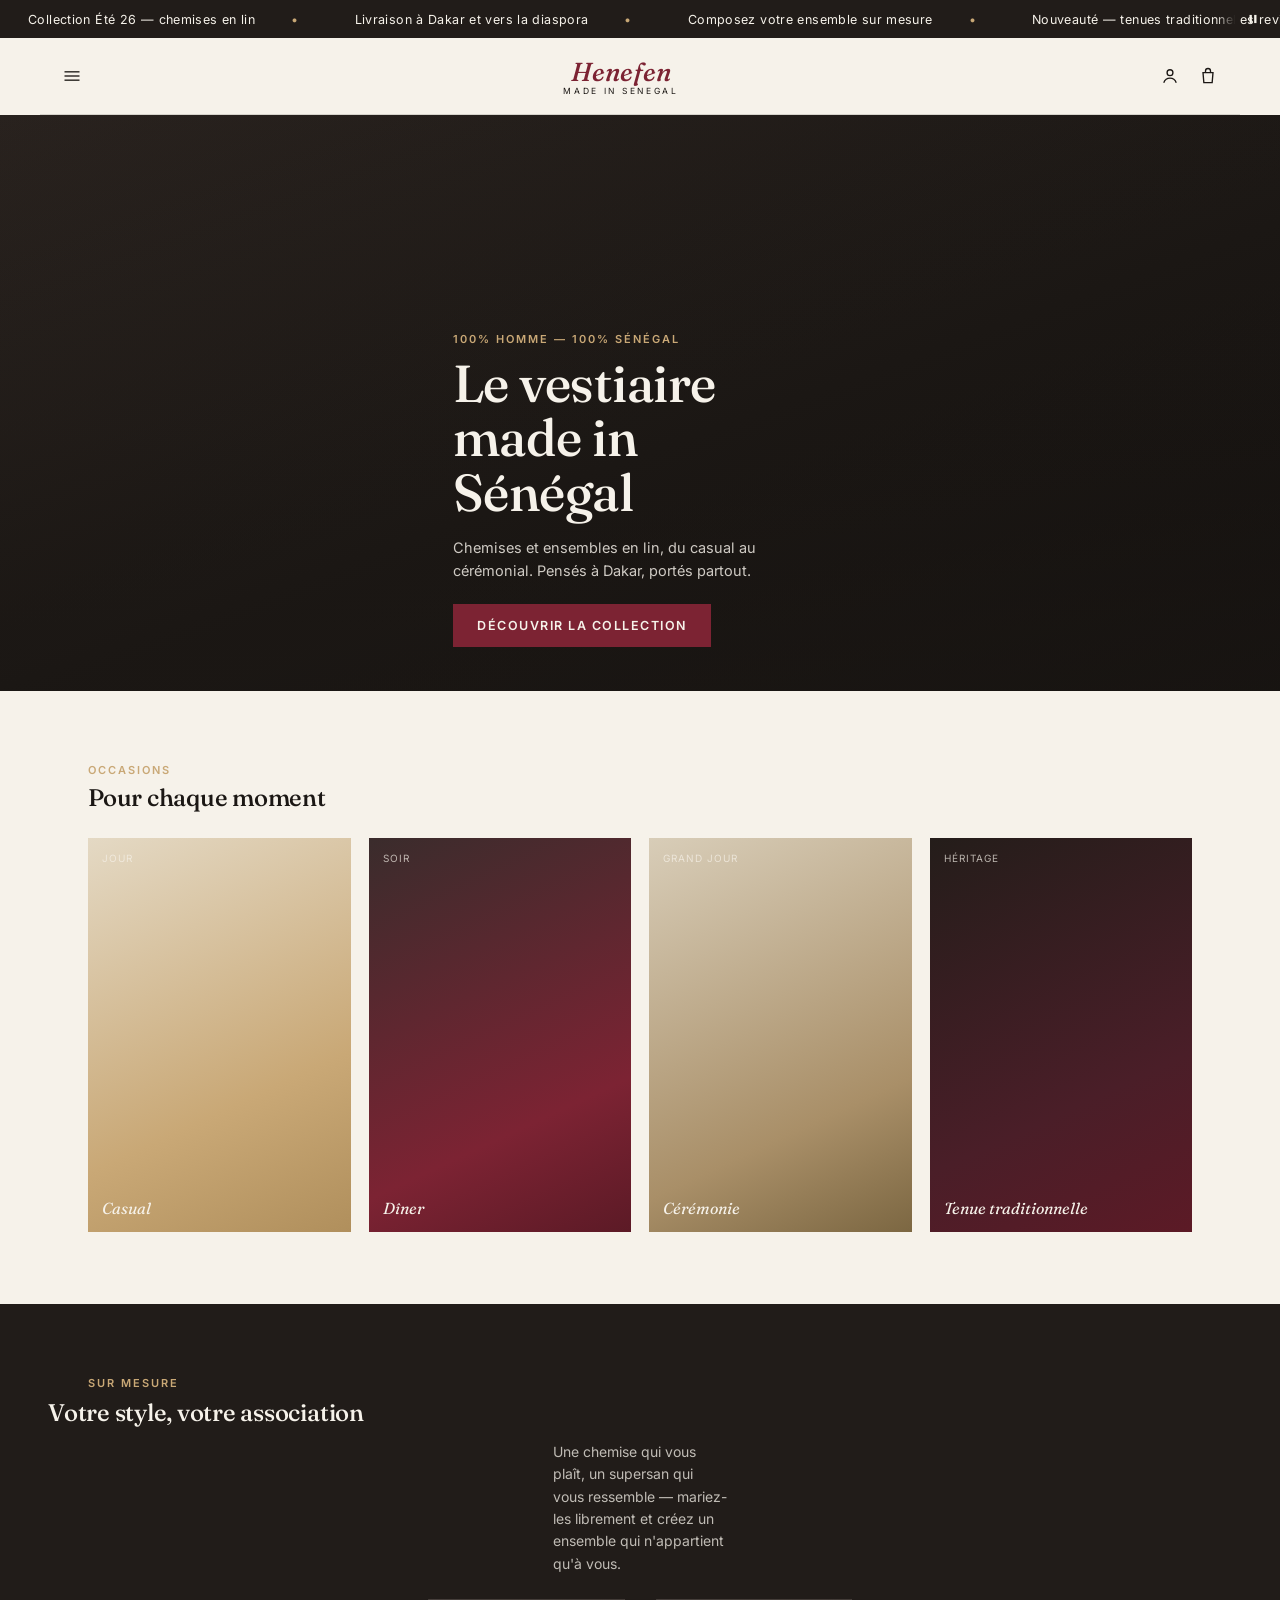
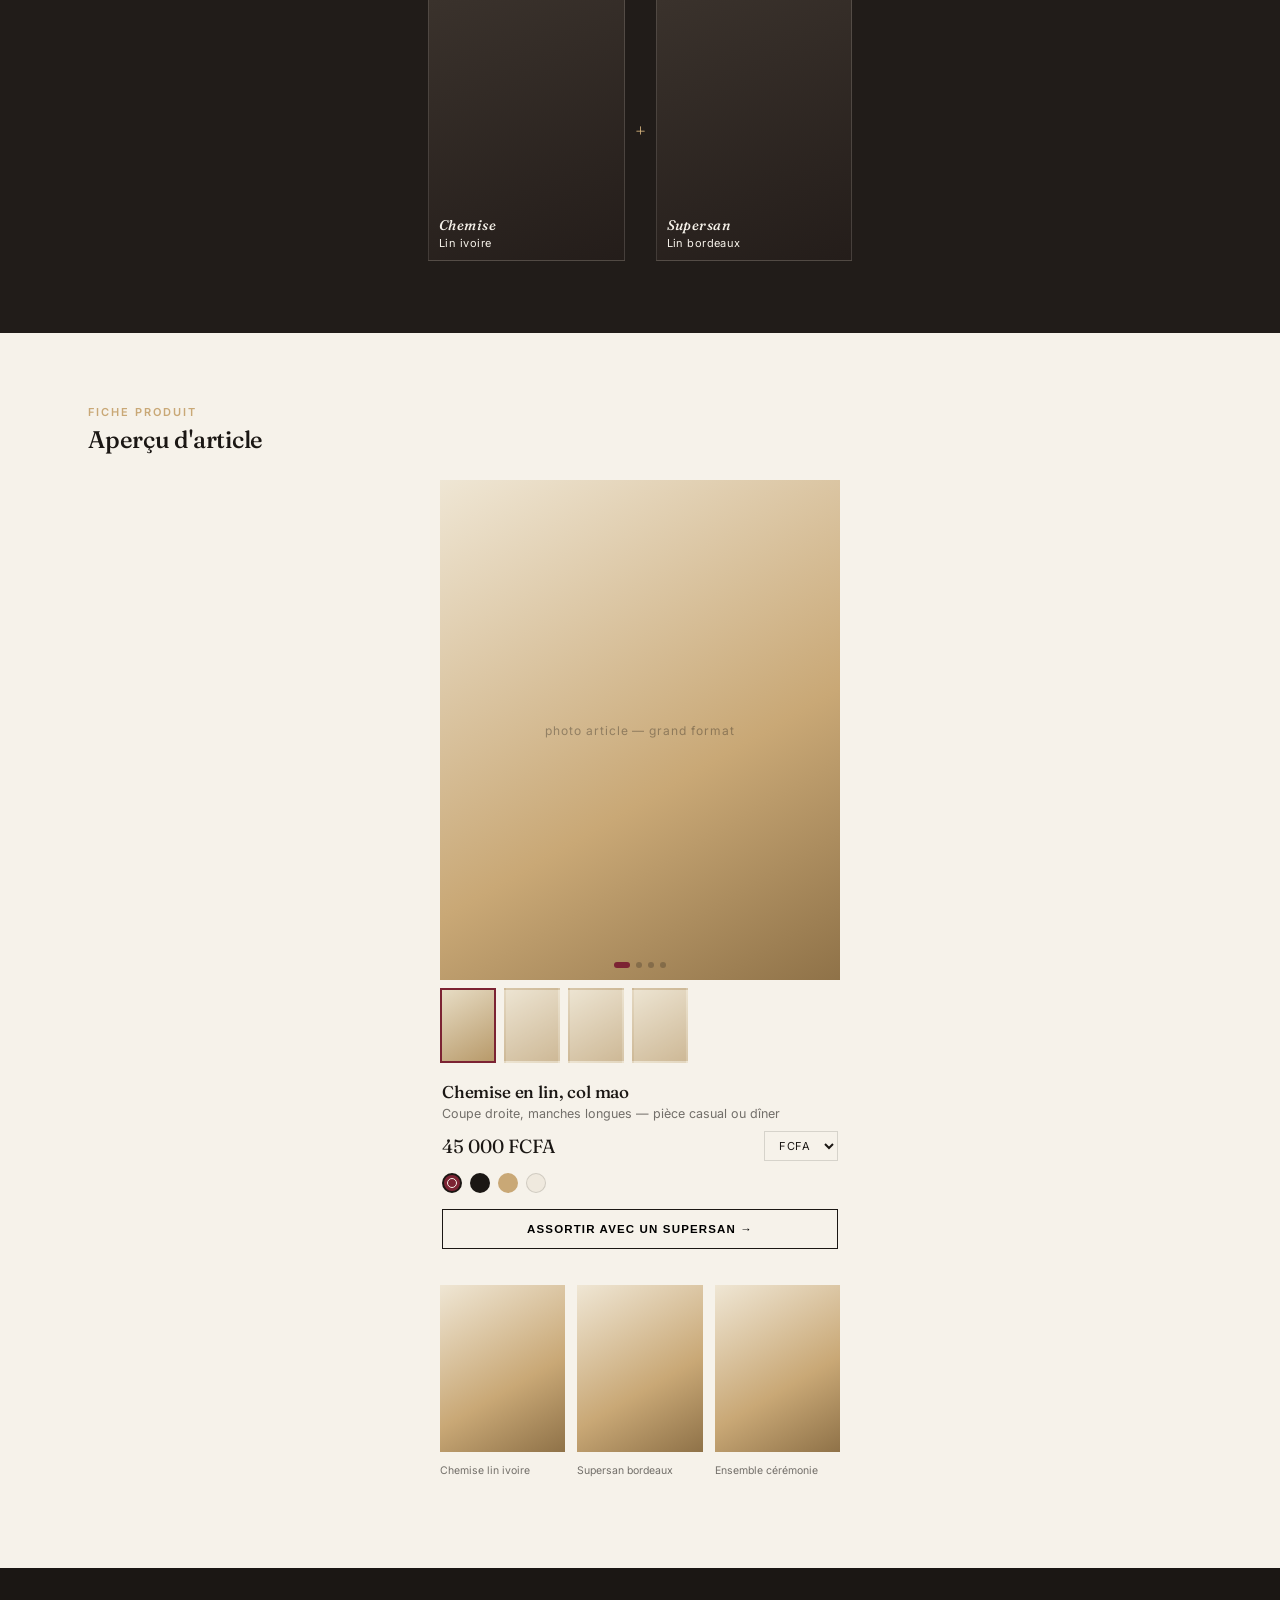
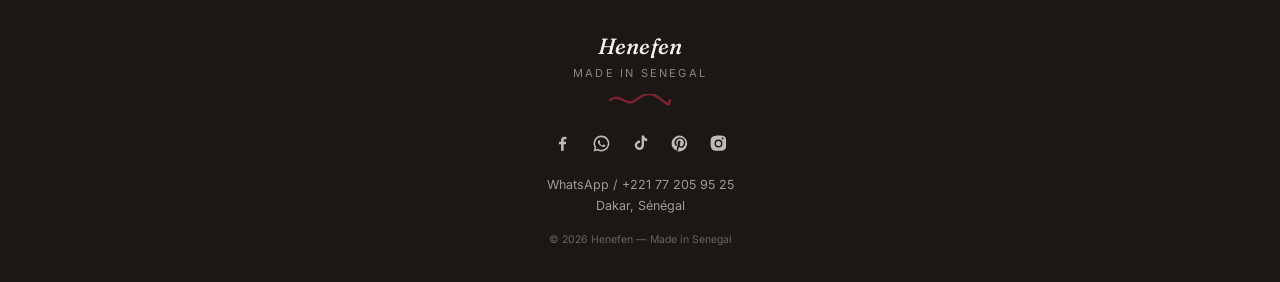
==== commit 148a5a26: "Add files via upload" ====
--- a/index.html
+++ b/index.html
@@ -46,7 +46,9 @@
     align-items:center;
     height:38px;
     overflow:hidden;
-    position:relative;
+    position:sticky;
+    top:0;
+    z-index:101;
     font-size:12.5px;
     letter-spacing:0.03em;
   }
@@ -101,6 +103,9 @@
     padding:18px 22px;
     border-bottom:1px solid var(--line);
     background:var(--ivory);
+    position:sticky;
+    top:38px;
+    z-index:100;
   }
   .nav-icon-btn{
     background:none; border:none; cursor:pointer;
@@ -189,6 +194,7 @@
     cursor:pointer;
     font-family:'Inter', sans-serif;
     font-weight:600;
+    text-decoration:none;
     transition:background .2s ease;
   }
   .btn:hover{ background:var(--bordeaux-dark); }
@@ -241,7 +247,7 @@
   }
   .builder .eyebrow{ color:var(--sand); }
   .builder h2{ font-size:24px; margin:8px 0 14px; color:var(--ivory); }
-  .builder p{ font-size:14px; line-height:1.6; color:rgba(246,242,234,0.75); max-width:38ch; margin-bottom:24px;}
+  .builder p{ font-size:14px; line-height:1.6; color:rgba(246,242,234,0.75); max-width:30ch; margin-bottom:24px;}
   .builder-pair{
     display:flex;
     gap:10px;
@@ -547,12 +553,12 @@
         <h3>Chemise en lin, col mao</h3>
         <div class="desc">Coupe droite, manches longues — pièce casual ou dîner</div>
         <div class="price-row">
-          <span class="price">45 000 FCFA</span>
-          <select class="currency-select">
-            <option>FCFA</option>
-            <option>EUR</option>
-            <option>USD</option>
-            <option>GBP</option>
+          <span class="price" id="demoPrice" data-fcfa="45000">45 000 FCFA</span>
+          <select class="currency-select" id="demoCurrency">
+            <option value="FCFA">FCFA</option>
+            <option value="EUR">EUR</option>
+            <option value="USD">USD</option>
+            <option value="GBP">GBP</option>
           </select>
         </div>
         <div class="swatches">
@@ -637,6 +643,23 @@
       s.classList.add('active');
     });
   });
+
+  // Conversion de devise — taux fixes indicatifs (à ajuster depuis l'admin une fois construit)
+  const FX_RATES = { FCFA: 1, EUR: 1/655.96, USD: 1/605, GBP: 1/770 };
+  const FX_SYMBOL = { FCFA: 'FCFA', EUR: '€', USD: '$', GBP: '£' };
+  const demoPrice = document.getElementById('demoPrice');
+  const demoCurrency = document.getElementById('demoCurrency');
+  if (demoPrice && demoCurrency) {
+    demoCurrency.addEventListener('change', () => {
+      const fcfa = Number(demoPrice.dataset.fcfa);
+      const cur = demoCurrency.value;
+      const converted = fcfa * FX_RATES[cur];
+      const formatted = cur === 'FCFA'
+        ? Math.round(converted).toLocaleString('fr-FR') + ' FCFA'
+        : converted.toLocaleString('fr-FR', { minimumFractionDigits: 2, maximumFractionDigits: 2 }) + ' ' + FX_SYMBOL[cur];
+      demoPrice.textContent = formatted;
+    });
+  }
 </script>
 </body>
 </html>
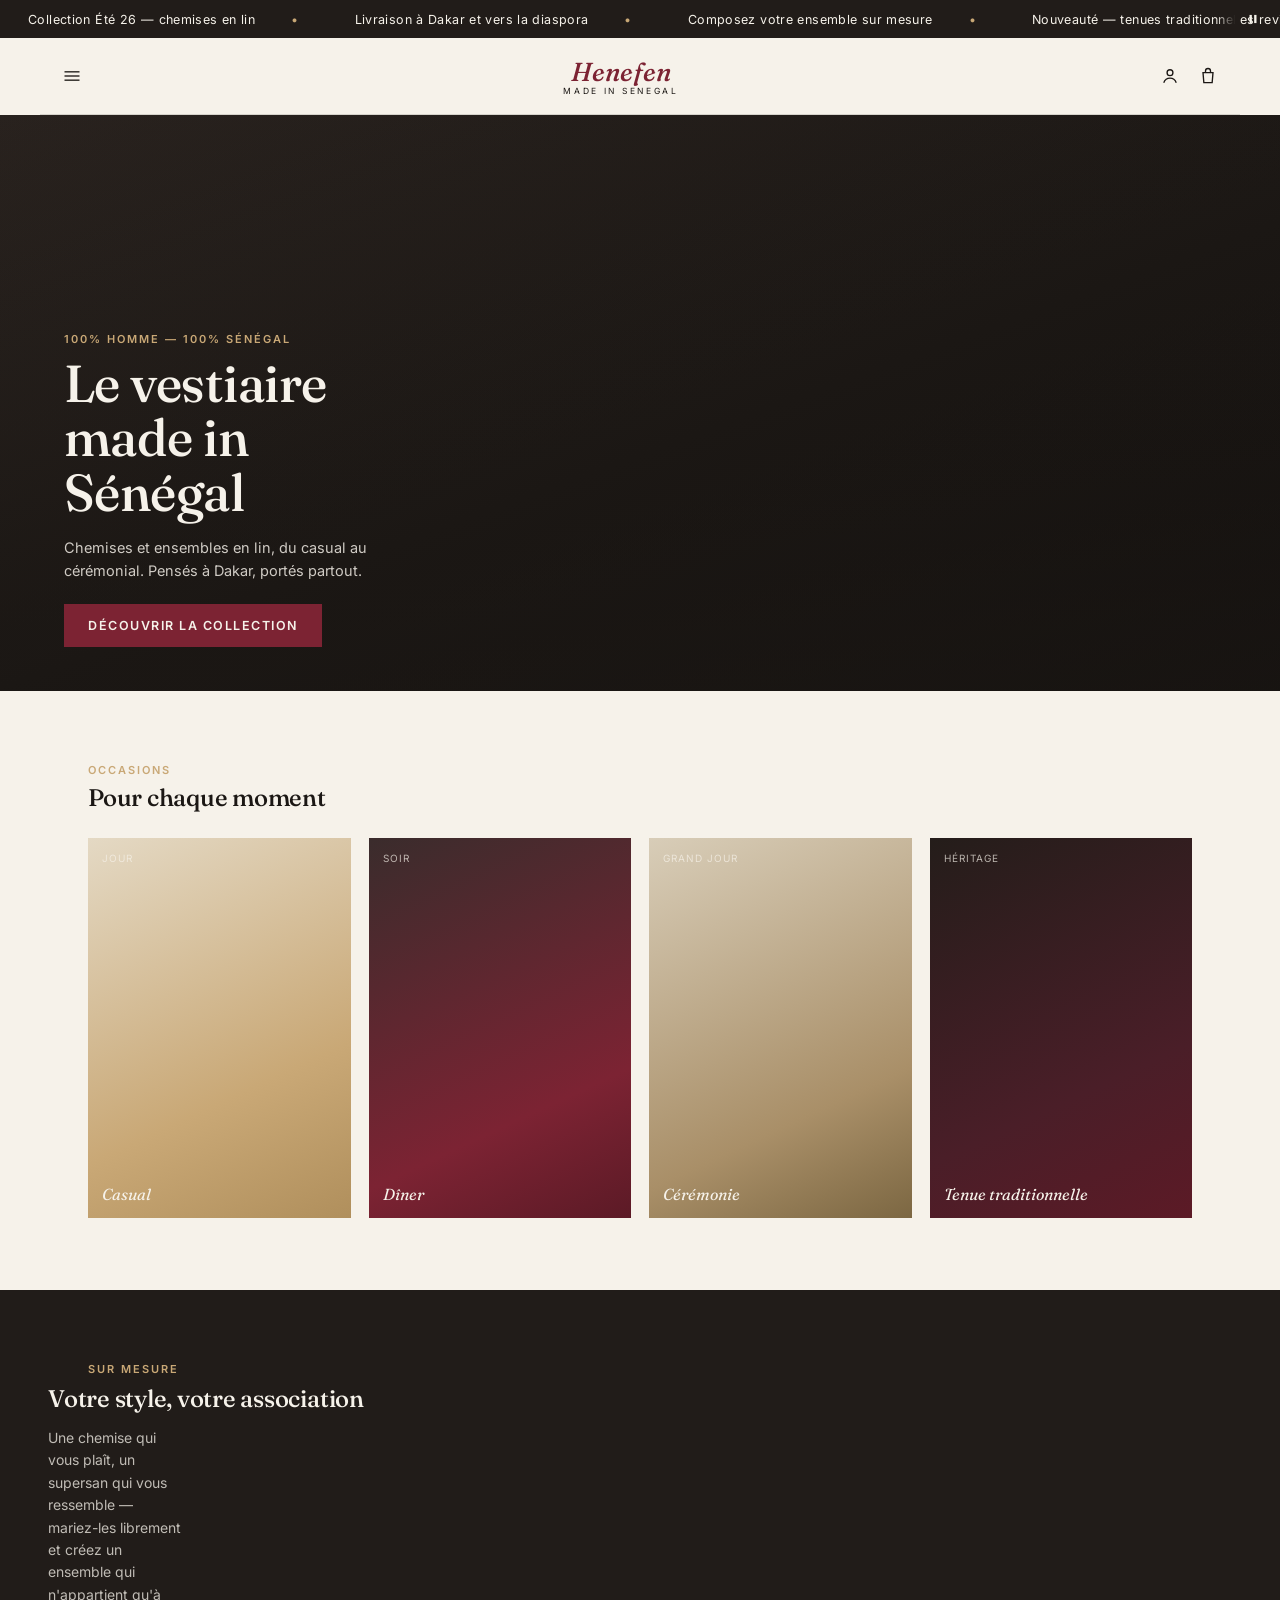
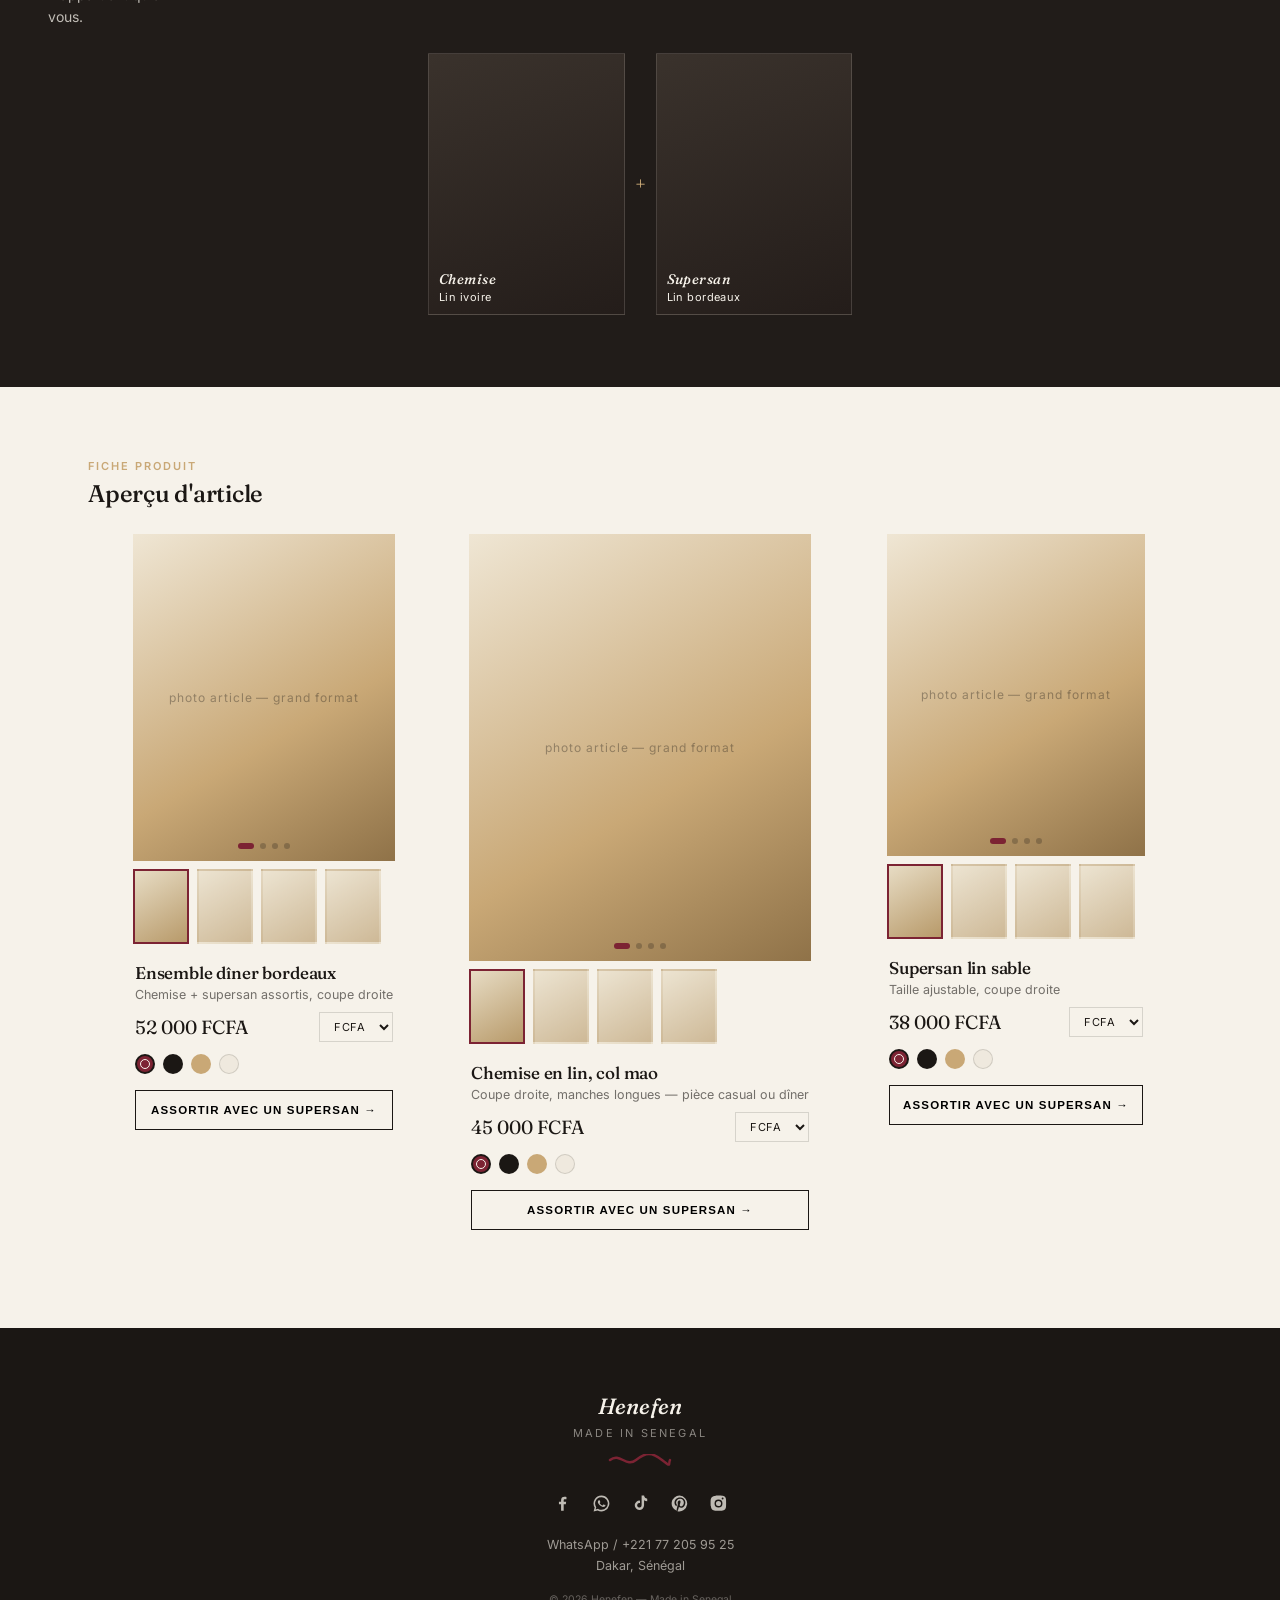
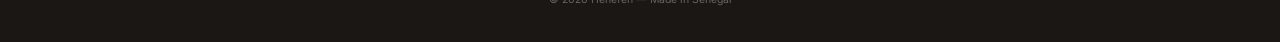
==== commit c95f3494: "Add files via upload" ====
--- a/index.html
+++ b/index.html
@@ -247,7 +247,7 @@
   }
   .builder .eyebrow{ color:var(--sand); }
   .builder h2{ font-size:24px; margin:8px 0 14px; color:var(--ivory); }
-  .builder p{ font-size:14px; line-height:1.6; color:rgba(246,242,234,0.75); max-width:30ch; margin-bottom:24px;}
+  .builder p{ font-size:14px; line-height:1.6; color:rgba(246,242,234,0.75); max-width:26ch; margin:0 0 24px;}
   .builder-pair{
     display:flex;
     gap:10px;
@@ -270,6 +270,9 @@
 
   /* ---------- Product card demo ---------- */
   .product-demo{ padding:56px 22px 64px; }
+  .product-demo-layout{ display:block; }
+  .product-demo-layout .product-card:first-child,
+  .product-demo-layout .product-card:last-child{ display:none; }
   .product-card{
     max-width:400px;
     margin:0 auto;
@@ -426,18 +429,29 @@
     .nav-inner, .nav{ max-width:1200px; margin:0 auto; }
     .marquee-track{ animation-duration:34s; }
     .hero{ height:64vh; }
-    .hero-content{ max-width:1200px; margin:0 auto; padding-left:48px; padding-right:48px; }
+    .hero-content{ max-width:620px; margin:0; padding-left:64px; padding-right:48px; }
     .section{ max-width:1200px; margin:0 auto; padding:72px 48px; }
     .cat-grid{ grid-template-columns:repeat(4, 1fr); gap:18px; }
-    .cat-tile{ aspect-ratio:2/3; }
+    .cat-tile{ aspect-ratio:auto; height:380px; }
     .builder{ padding:72px 0; }
     .builder > *{ max-width:1200px; margin-left:auto; margin-right:auto; padding-left:48px; padding-right:48px; }
     .builder-pair{ max-width:520px; }
     .product-demo{ max-width:1200px; margin:0 auto; padding:72px 48px 90px; }
+    .product-demo-layout{ display:grid; grid-template-columns:repeat(3, minmax(0,1fr)); gap:24px; align-items:start; }
+    .product-demo-layout .product-card{ max-width:none; min-width:0; }
+    .product-demo-layout .product-main-photo,
+    .product-demo-layout .thumb-row,
+    .product-demo-layout .product-info{ min-width:0; }
+    .product-demo-layout .product-card:first-child,
+    .product-demo-layout .product-card:last-child{ display:block; }
+    .flank-card{ flex:1; max-width:260px; padding-top:56px; }
+    .flank-card .grid-photo{ aspect-ratio:3/4; background:linear-gradient(150deg,#efe6d4,#C9A876 60%,#8f7248); margin-bottom:8px; }
+    .flank-card h4{ font-size:13px; font-weight:500; margin-bottom:2px; }
+    .flank-card .price{ font-size:12.5px; color:rgba(27,23,20,0.6); font-family:'Inter', sans-serif; }
     footer{ padding:64px 48px 36px; }
   }
   @media (min-width:1400px){
-    .hero-content, .section, .nav{ max-width:1320px; }
+    .section, .nav{ max-width:1320px; }
   }
   .burger-panel a{ text-align:left; }
   @media (min-width:860px){
@@ -535,6 +549,31 @@
     <div class="section-head">
       <div class="eyebrow">Fiche produit</div>
       <h2>Aperçu d'article</h2>
+    </div>
+    <div class="product-demo-layout">
+    <div class="product-card">
+      <div class="product-main-photo">
+        photo article — grand format
+        <div class="dots"><span class="active"></span><span></span><span></span><span></span></div>
+      </div>
+      <div class="thumb-row">
+        <div class="thumb active"></div><div class="thumb"></div><div class="thumb"></div><div class="thumb"></div>
+      </div>
+      <div class="product-info">
+        <h3>Ensemble dîner bordeaux</h3>
+        <div class="desc">Chemise + supersan assortis, coupe droite</div>
+        <div class="price-row">
+          <span class="price">52 000 FCFA</span>
+          <select class="currency-select"><option>FCFA</option><option>EUR</option><option>USD</option><option>GBP</option></select>
+        </div>
+        <div class="swatches">
+          <div class="swatch active" style="background:#7C2333"></div>
+          <div class="swatch" style="background:#1B1714"></div>
+          <div class="swatch" style="background:#C9A876"></div>
+          <div class="swatch" style="background:#EFE9DE; border:1px solid var(--line);"></div>
+        </div>
+        <button class="mix-btn">Assortir avec un supersan →</button>
+      </div>
     </div>
     <div class="product-card">
       <div class="product-main-photo">
@@ -569,11 +608,32 @@
         </div>
         <button class="mix-btn">Assortir avec un supersan →</button>
       </div>
-      <div class="related-row">
-        <div><div class="grid-photo"></div><span>Chemise lin ivoire</span></div>
-        <div><div class="grid-photo"></div><span>Supersan bordeaux</span></div>
-        <div><div class="grid-photo"></div><span>Ensemble cérémonie</span></div>
-      </div>
+    </div>
+    <div class="product-card">
+      <div class="product-main-photo">
+        photo article — grand format
+        <div class="dots"><span class="active"></span><span></span><span></span><span></span></div>
+      </div>
+      <div class="thumb-row">
+        <div class="thumb active"></div><div class="thumb"></div><div class="thumb"></div><div class="thumb"></div>
+      </div>
+      <div class="product-info">
+        <h3>Supersan lin sable</h3>
+        <div class="desc">Taille ajustable, coupe droite</div>
+        <div class="price-row">
+          <span class="price">38 000 FCFA</span>
+          <select class="currency-select"><option>FCFA</option><option>EUR</option><option>USD</option><option>GBP</option></select>
+        </div>
+        <div class="swatches">
+          <div class="swatch active" style="background:#7C2333"></div>
+          <div class="swatch" style="background:#1B1714"></div>
+          <div class="swatch" style="background:#C9A876"></div>
+          <div class="swatch" style="background:#EFE9DE; border:1px solid var(--line);"></div>
+        </div>
+        <button class="mix-btn">Assortir avec un supersan →</button>
+      </div>
+    </div>
+
     </div>
   </section>
 
